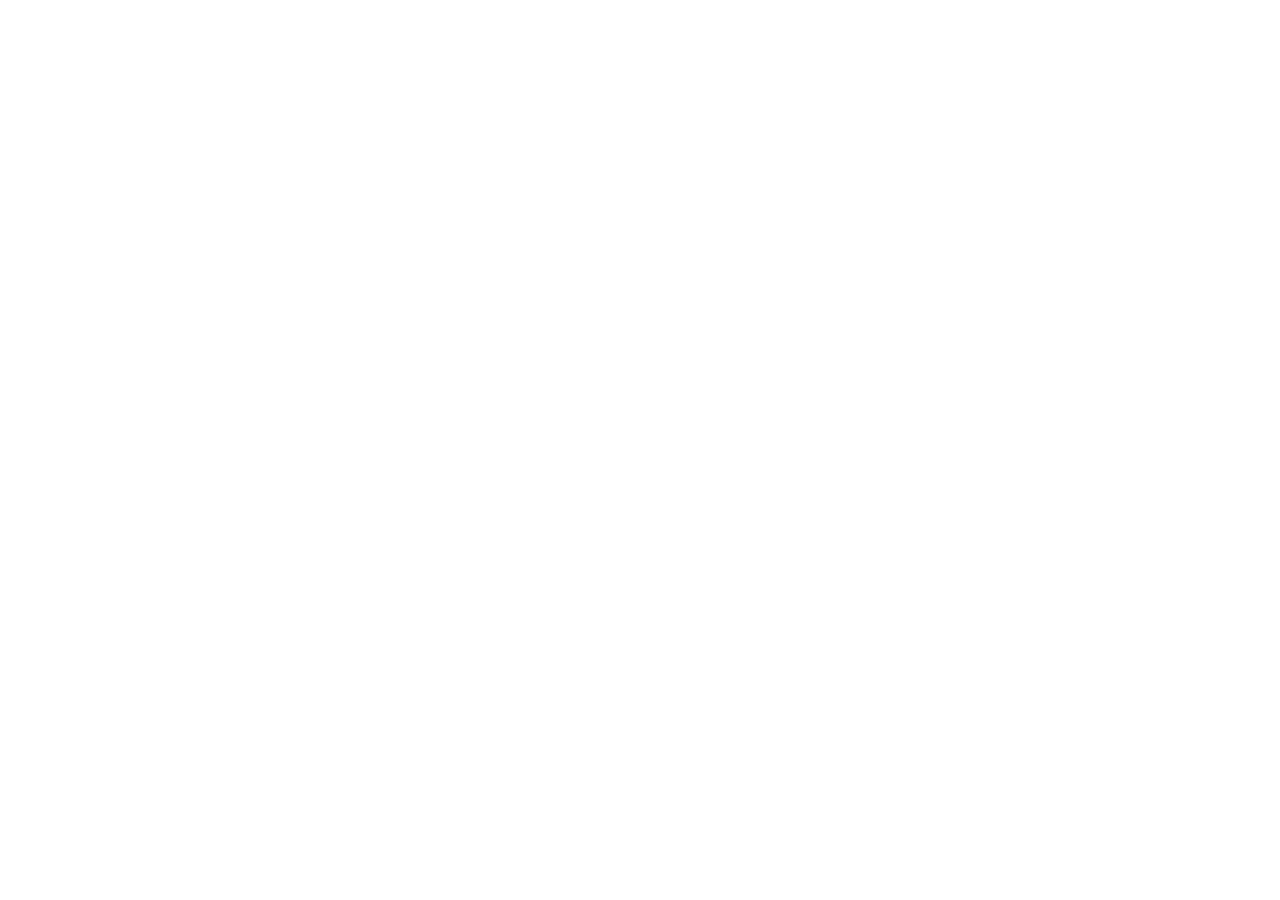
==== index.html @ cce8f1d7 "20251210" ====
<!DOCTYPE html>
<html lang="ko">
<head>
    <meta charset="UTF-8">
    <meta name="viewport" content="width=device-width, initial-scale=1.0">
    <meta http-equiv="refresh" content="3; url=https://gninest.my.canva.site/">
    <title>Path-Finder 포트폴리오 | 잠시만 기다려주세요</title>
    <link rel="preconnect" href="https://fonts.googleapis.com">
    <link rel="preconnect" href="https://fonts.gstatic.com" crossorigin>
    <link href="https://fonts.googleapis.com/css2?family=Gowun+Batang:wght@400;700&family=Nanum+Pen+Script&display=swap" rel="stylesheet">
    <style>
        /* 기본 스타일 초기화 */
        body {
            margin: 0;
            padding: 0;
            font-family: 'Gowun Batang', serif; /* 따뜻하고 부드러운 기본 폰트 */
            background-color: #f7f3e8; /* 종이, 카페 벽 같은 따뜻한 배경색 */
            color: #4b3832; /* 진한 커피색 텍스트 */
            display: flex;
            justify-content: center;
            align-items: center;
            min-height: 100vh;
            overflow: hidden;
            text-align: center;
        }

        /* 폰트 설정 (손글씨/두들링 느낌) */
        h1 {
            font-family: 'Nanum Pen Script', cursive; /* 두들링/손글씨 느낌 강조 */
            font-size: 3em;
            color: #9c6c5a; /* 차분한 브라운 계열 */
            margin-bottom: 5px;
            /* 손글씨 느낌의 미묘한 그림자 */
            text-shadow: 1px 1px 1px rgba(0, 0, 0, 0.1); 
        }
        h2 {
            font-size: 1.2em;
            color: #7d6b5f;
            margin-top: 0;
            margin-bottom: 30px;
        }

        .container {
            background-color: #ffffff; /* 흰색 종이 컨테이너 */
            padding: 50px 70px;
            border-radius: 10px;
            box-shadow: 5px 5px 15px rgba(0, 0, 0, 0.1); /* 부드러운 그림자 */
            border: 2px dashed #d4c1a8; /* 두들링/카페 메뉴판 같은 점선 테두리 */
            max-width: 500px;
            width: 90%;
            animation: fadeIn 1s ease-out;
            position: relative;
        }

        /* 로딩 애니메이션 (커피잔/물결 느낌) */
        .spinner {
            display: block;
            margin: 20px auto 30px;
            width: 30px;
            height: 30px;
            border: 4px solid #a87e5b;
            border-radius: 50%;
            border-top-color: transparent;
            animation: spin 1s linear infinite;
        }

        @keyframes spin {
            0% { transform: rotate(0deg); }
            100% { transform: rotate(360deg); }
        }

        /* 링크 스타일 */
        a {
            color: #9c6c5a; /* 따뜻한 링크 컬러 */
            text-decoration: none;
            border-bottom: 2px solid #e0c9b0; /* 밑줄 대신 부드러운 경계선 */
            padding-bottom: 2px;
            transition: border-color 0.3s ease;
        }
        a:hover {
            color: #a87e5b;
            border-bottom-color: #a87e5b;
        }

        .redirect-info {
            font-size: 0.9em;
            color: #7d6b5f;
            margin-bottom: 15px;
        }

        @keyframes fadeIn {
            from { opacity: 0; transform: translateY(-10px); }
            to { opacity: 1; transform: translateY(0); }
        }
    </style>
</head>
<body>
    <div class="container">
        <h1>Gninest's Space</h1>
        <h2>아이디어를 찾는 중, 잠시만 기다려주세요</h2>
        <div class="spinner"></div>
        <p class="redirect-info">포트폴리오 페이지로 데이터를 전송 중입니다. (3초 후 자동 이동)</p>
        <p><a href="https://gninest.my.canva.site/">자동 이동이 되지 않으면 여기를 클릭하세요.</a></p>
    </div>
</body>
</html>
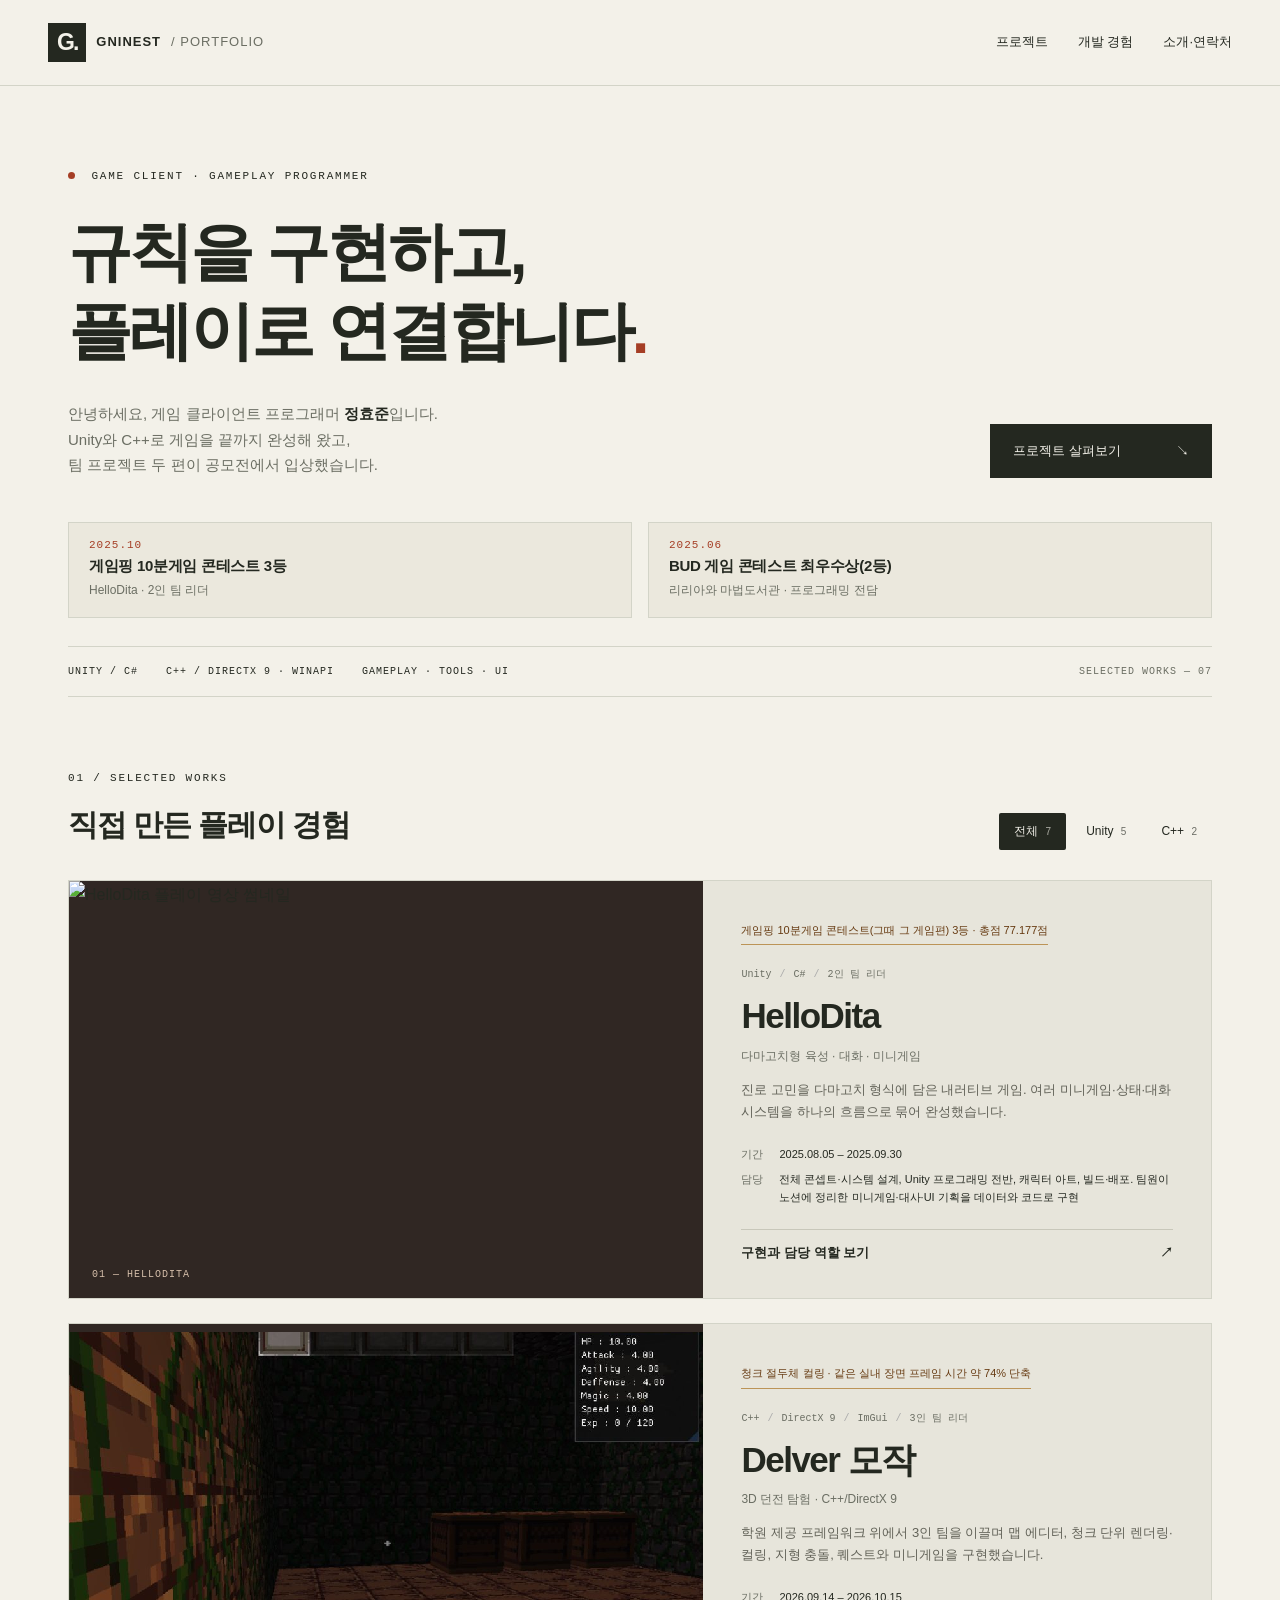
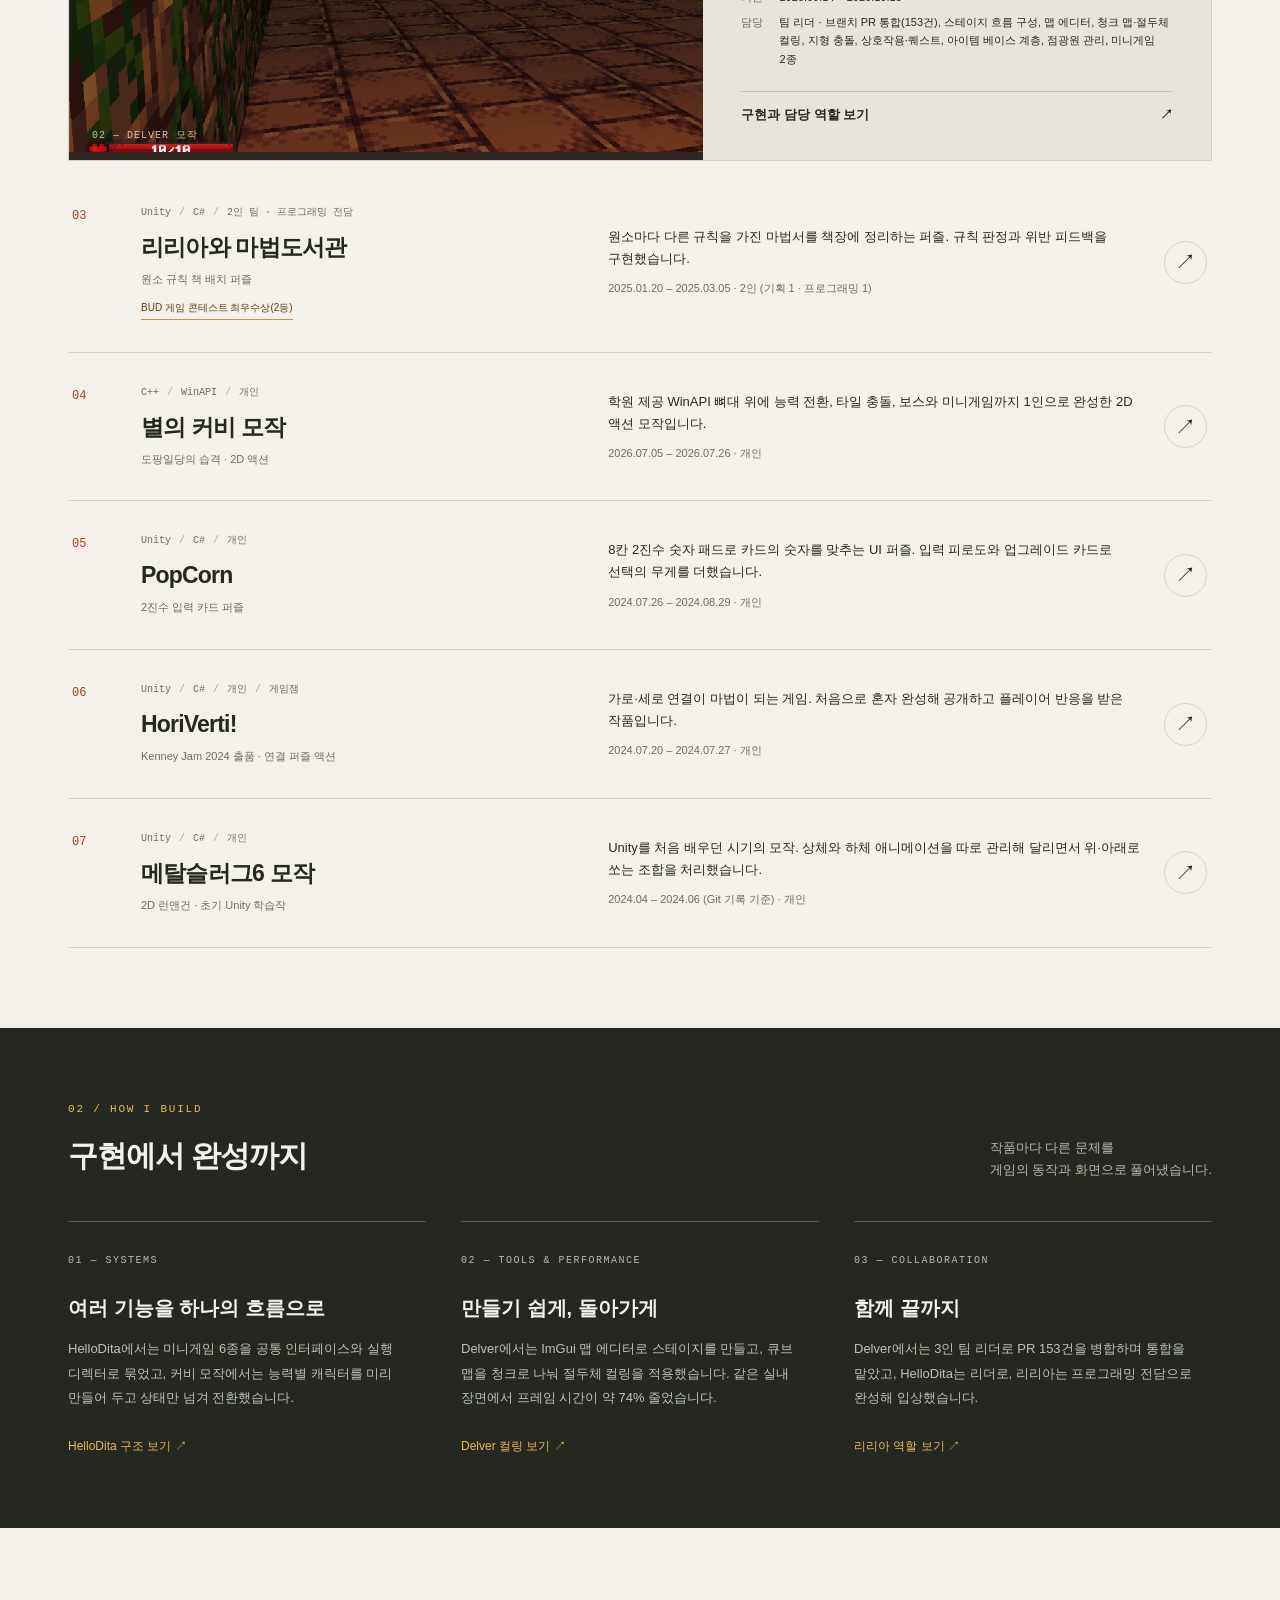
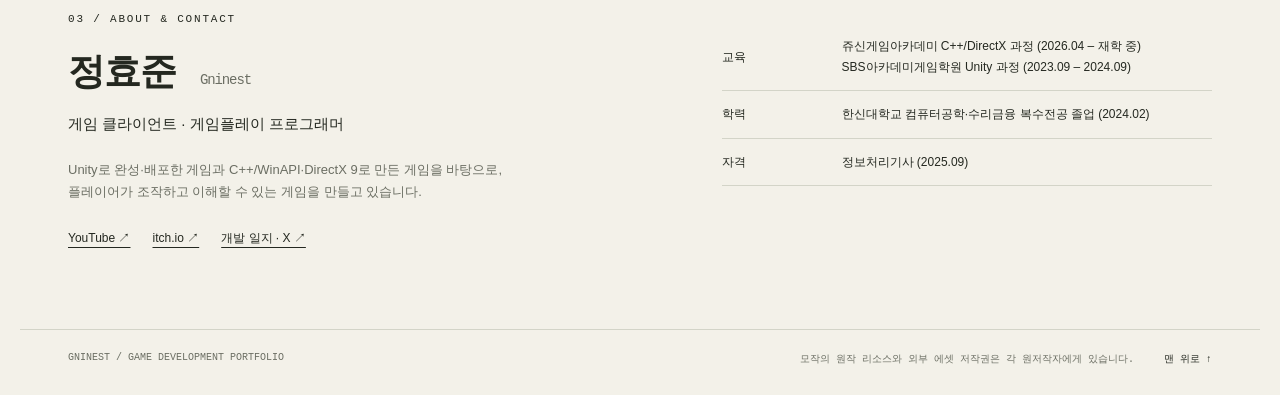
==== commit 47d77c62: "Add portfolio site for GitHub Pages Static portfolio (index.html, style.css, portfolio.js, assets) b" ====
--- a/index.html
+++ b/index.html
@@ -1,106 +1,85 @@
-<!DOCTYPE html>
+<!doctype html>
 <html lang="ko">
 <head>
-    <meta charset="UTF-8">
-    <meta name="viewport" content="width=device-width, initial-scale=1.0">
-    <meta http-equiv="refresh" content="3; url=https://gninest.my.canva.site/">
-    <title>Path-Finder 포트폴리오 | 잠시만 기다려주세요</title>
-    <link rel="preconnect" href="https://fonts.googleapis.com">
-    <link rel="preconnect" href="https://fonts.gstatic.com" crossorigin>
-    <link href="https://fonts.googleapis.com/css2?family=Gowun+Batang:wght@400;700&family=Nanum+Pen+Script&display=swap" rel="stylesheet">
-    <style>
-        /* 기본 스타일 초기화 */
-        body {
-            margin: 0;
-            padding: 0;
-            font-family: 'Gowun Batang', serif; /* 따뜻하고 부드러운 기본 폰트 */
-            background-color: #f7f3e8; /* 종이, 카페 벽 같은 따뜻한 배경색 */
-            color: #4b3832; /* 진한 커피색 텍스트 */
-            display: flex;
-            justify-content: center;
-            align-items: center;
-            min-height: 100vh;
-            overflow: hidden;
-            text-align: center;
-        }
-
-        /* 폰트 설정 (손글씨/두들링 느낌) */
-        h1 {
-            font-family: 'Nanum Pen Script', cursive; /* 두들링/손글씨 느낌 강조 */
-            font-size: 3em;
-            color: #9c6c5a; /* 차분한 브라운 계열 */
-            margin-bottom: 5px;
-            /* 손글씨 느낌의 미묘한 그림자 */
-            text-shadow: 1px 1px 1px rgba(0, 0, 0, 0.1); 
-        }
-        h2 {
-            font-size: 1.2em;
-            color: #7d6b5f;
-            margin-top: 0;
-            margin-bottom: 30px;
-        }
-
-        .container {
-            background-color: #ffffff; /* 흰색 종이 컨테이너 */
-            padding: 50px 70px;
-            border-radius: 10px;
-            box-shadow: 5px 5px 15px rgba(0, 0, 0, 0.1); /* 부드러운 그림자 */
-            border: 2px dashed #d4c1a8; /* 두들링/카페 메뉴판 같은 점선 테두리 */
-            max-width: 500px;
-            width: 90%;
-            animation: fadeIn 1s ease-out;
-            position: relative;
-        }
-
-        /* 로딩 애니메이션 (커피잔/물결 느낌) */
-        .spinner {
-            display: block;
-            margin: 20px auto 30px;
-            width: 30px;
-            height: 30px;
-            border: 4px solid #a87e5b;
-            border-radius: 50%;
-            border-top-color: transparent;
-            animation: spin 1s linear infinite;
-        }
-
-        @keyframes spin {
-            0% { transform: rotate(0deg); }
-            100% { transform: rotate(360deg); }
-        }
-
-        /* 링크 스타일 */
-        a {
-            color: #9c6c5a; /* 따뜻한 링크 컬러 */
-            text-decoration: none;
-            border-bottom: 2px solid #e0c9b0; /* 밑줄 대신 부드러운 경계선 */
-            padding-bottom: 2px;
-            transition: border-color 0.3s ease;
-        }
-        a:hover {
-            color: #a87e5b;
-            border-bottom-color: #a87e5b;
-        }
-
-        .redirect-info {
-            font-size: 0.9em;
-            color: #7d6b5f;
-            margin-bottom: 15px;
-        }
-
-        @keyframes fadeIn {
-            from { opacity: 0; transform: translateY(-10px); }
-            to { opacity: 1; transform: translateY(0); }
-        }
-    </style>
+<meta charset="utf-8">
+<meta name="viewport" content="width=device-width,initial-scale=1">
+<meta name="description" content="정효준(Gninest)의 게임 클라이언트 프로그래머 포트폴리오. Unity/C#과 C++/DirectX 9로 완성한 게임과 공모전 입상작.">
+<title>정효준 · Game Client Programmer</title>
+<link rel="stylesheet" href="style.css">
 </head>
 <body>
-    <div class="container">
-        <h1>Gninest's Space</h1>
-        <h2>아이디어를 찾는 중, 잠시만 기다려주세요</h2>
-        <div class="spinner"></div>
-        <p class="redirect-info">포트폴리오 페이지로 데이터를 전송 중입니다. (3초 후 자동 이동)</p>
-        <p><a href="https://gninest.my.canva.site/">자동 이동이 되지 않으면 여기를 클릭하세요.</a></p>
+<a class="skip" href="#main">본문으로 바로가기</a>
+<header>
+  <a class="brand" href="#"><span class="brand-icon">G.</span> GNINEST<span class="brand-sub"> / PORTFOLIO</span></a>
+  <nav aria-label="주 메뉴"><a href="#work">프로젝트</a><a href="#approach">개발 경험</a><a href="#about">소개·연락처</a></nav>
+</header>
+<main id="main">
+  <section class="hero wrap">
+    <div class="eyebrow"><span class="dot"></span> GAME CLIENT · GAMEPLAY PROGRAMMER</div>
+    <h1>규칙을 구현하고,<br>플레이로 연결합니다<span class="accent">.</span></h1>
+    <div class="hero-bottom">
+      <p>안녕하세요, 게임 클라이언트 프로그래머 <strong>정효준</strong>입니다.<br>Unity와 C++로 게임을 끝까지 완성해 왔고,<br class="desktop"> 팀 프로젝트 두 편이 공모전에서 입상했습니다.</p>
+      <a class="button dark" href="#work">프로젝트 살펴보기 <span>↘</span></a>
     </div>
+    <ul class="awards" aria-label="수상">
+      <li><span class="award-year">2025.10</span><strong>게임핑 10분게임 콘테스트 3등</strong><span>HelloDita · 2인 팀 리더</span></li>
+      <li><span class="award-year">2025.06</span><strong>BUD 게임 콘테스트 최우수상(2등)</strong><span>리리아와 마법도서관 · 프로그래밍 전담</span></li>
+    </ul>
+    <div class="hero-strip"><span>UNITY / C#</span><span>C++ / DIRECTX 9 · WINAPI</span><span>GAMEPLAY · TOOLS · UI</span><span class="strip-end" id="strip-count">SELECTED WORKS</span></div>
+  </section>
+
+  <section id="work" class="wrap works">
+    <div class="section-head">
+      <div><span class="eyebrow">01 / SELECTED WORKS</span><h2>직접 만든 플레이 경험</h2></div>
+      <div class="filters" role="group" aria-label="프로젝트 필터">
+        <button class="active" data-filter="all" aria-pressed="true">전체 <small id="count-all"></small></button>
+        <button data-filter="unity" aria-pressed="false">Unity <small id="count-unity"></small></button>
+        <button data-filter="cpp" aria-pressed="false">C++ <small id="count-cpp"></small></button>
+      </div>
+    </div>
+    <div id="featured-list" class="featured-list"></div>
+    <div id="project-list" class="project-list"></div>
+  </section>
+
+  <section id="approach" class="approach">
+    <div class="wrap">
+      <div class="section-head"><div><span class="eyebrow">02 / HOW I BUILD</span><h2>구현에서 완성까지</h2></div><p>작품마다 다른 문제를<br>게임의 동작과 화면으로 풀어냈습니다.</p></div>
+      <div class="approach-grid">
+        <article><span class="topic-num">01 — SYSTEMS</span><h3>여러 기능을 하나의 흐름으로</h3><p>HelloDita에서는 미니게임 6종을 공통 인터페이스와 실행 디렉터로 묶었고, 커비 모작에서는 능력별 캐릭터를 미리 만들어 두고 상태만 넘겨 전환했습니다.</p><button data-project="hellodita">HelloDita 구조 보기 ↗</button></article>
+        <article><span class="topic-num">02 — TOOLS & PERFORMANCE</span><h3>만들기 쉽게, 돌아가게</h3><p>Delver에서는 ImGui 맵 에디터로 스테이지를 만들고, 큐브 맵을 청크로 나눠 절두체 컬링을 적용했습니다. 같은 실내 장면에서 프레임 시간이 약 74% 줄었습니다.</p><button data-project="delver">Delver 컬링 보기 ↗</button></article>
+        <article><span class="topic-num">03 — COLLABORATION</span><h3>함께 끝까지</h3><p>Delver에서는 3인 팀 리더로 PR 153건을 병합하며 통합을 맡았고, HelloDita는 리더로, 리리아는 프로그래밍 전담으로 완성해 입상했습니다.</p><button data-project="lyria">리리아 역할 보기 ↗</button></article>
+      </div>
+    </div>
+  </section>
+
+  <section id="about" class="wrap about">
+    <div>
+      <span class="eyebrow">03 / ABOUT & CONTACT</span>
+      <h2>정효준 <span>Gninest</span></h2>
+      <p class="about-intro">게임 클라이언트 · 게임플레이 프로그래머</p>
+      <p>Unity로 완성·배포한 게임과 C++/WinAPI·DirectX 9로 만든 게임을 바탕으로,<br class="desktop">플레이어가 조작하고 이해할 수 있는 게임을 만들고 있습니다.</p>
+      <div class="social">
+        <a href="https://youtube.com/@gninest1641" target="_blank" rel="noopener noreferrer">YouTube ↗</a>
+        <a href="https://gninest.itch.io" target="_blank" rel="noopener noreferrer">itch.io ↗</a>
+        <a href="https://x.com/gninest" target="_blank" rel="noopener noreferrer">개발 일지 · X ↗</a>
+      </div>
+    </div>
+    <div class="contact-fields">
+      <div class="field"><span>교육</span><span>쥬신게임아카데미 C++/DirectX 과정 (2026.04 – 재학 중)<br>SBS아카데미게임학원 Unity 과정 (2023.09 – 2024.09)</span></div>
+      <div class="field"><span>학력</span><span>한신대학교 컴퓨터공학·수리금융 복수전공 졸업 (2024.02)</span></div>
+      <div class="field"><span>자격</span><span>정보처리기사 (2025.09)</span></div>
+      <!-- 연락처·GitHub·이력서 링크는 portfolio.js 맨 위 CONTACT에 넣으면 여기에 표시됩니다. -->
+      <div id="contact-extra"></div>
+    </div>
+  </section>
+</main>
+<footer class="wrap"><span>GNINEST / GAME DEVELOPMENT PORTFOLIO</span><span>모작의 원작 리소스와 외부 에셋 저작권은 각 원저작자에게 있습니다. <a href="#">맨 위로 ↑</a></span></footer>
+<dialog id="project-dialog" aria-labelledby="detail-title">
+  <div class="dialog-shell">
+    <div class="dialog-top"><span class="eyebrow">PROJECT NOTES</span><button id="close-dialog" aria-label="프로젝트 상세 닫기">닫기 ×</button></div>
+    <div id="detail-content"></div>
+  </div>
+</dialog>
+<script src="portfolio.js"></script>
 </body>
-</html>+</html>
--- a/style.css
+++ b/style.css
@@ -0,0 +1,41 @@
+:root{--paper:#f3f1e9;--ink:#242820;--muted:#6b6e63;--line:#d3d4c8;--accent:#a53e25;--yellow:#e7b955}*{box-sizing:border-box}html{scroll-behavior:smooth;scroll-padding-top:90px}body{margin:0;color:var(--ink);background:var(--paper);font-family:"Pretendard","Noto Sans KR","Malgun Gothic",sans-serif;line-height:1.7;word-break:keep-all}button,a{-webkit-tap-highlight-color:transparent}a{color:inherit;text-decoration:none}button{font:inherit;color:inherit;cursor:pointer}button:focus-visible,a:focus-visible{outline:3px solid var(--accent);outline-offset:5px}button{border:0}h1,h2,h3,p{margin:0}.wrap{max-width:1240px;margin:0 auto;padding-left:48px;padding-right:48px}header{height:86px;padding:0 48px;display:flex;align-items:center;justify-content:space-between;border-bottom:1px solid var(--line);max-width:1536px;margin:auto}.brand{font-size:13px;font-weight:800;letter-spacing:1px;display:flex;align-items:center;gap:10px}.brand-icon{background:var(--ink);color:var(--paper);font-size:23px;padding:0 9px;letter-spacing:-2px}.brand-sub{font-weight:400;color:var(--muted)}nav{display:flex;gap:30px;font-size:13px}nav a:hover{color:var(--accent)}.draft{font:11px monospace;border:1px solid var(--line);padding:5px 10px}.hero{padding-top:82px}.eyebrow{font:11px/1.5 monospace;letter-spacing:1.8px}.dot{display:inline-block;width:7px;height:7px;border-radius:100%;background:var(--accent);margin-right:8px}h1{font-size:clamp(38px,5vw,68px);font-weight:750;line-height:1.24;letter-spacing:-3px;margin:28px 0 30px}.accent{color:var(--accent)}.hero-bottom{display:flex;justify-content:space-between;align-items:flex-end;gap:30px}.hero-bottom p{font-size:15px;color:var(--muted)}.hero-bottom strong{color:var(--ink)}.button{display:inline-flex;gap:55px;justify-content:space-between;align-items:center;padding:16px 23px;font-size:13px}.dark{background:var(--ink);color:var(--paper)}.dark:hover{background:var(--accent)}.hero-strip{margin-top:52px;display:flex;gap:28px;font:10px monospace;letter-spacing:1px;padding:19px 0;border-top:1px solid var(--line);border-bottom:1px solid var(--line)}.strip-end{margin-left:auto;color:var(--muted)}.works{padding-top:65px;padding-bottom:80px}.section-head{display:flex;justify-content:space-between;align-items:end;gap:24px;margin-bottom:30px}h2{font-size:30px;letter-spacing:-1.1px;margin-top:10px}.filters{display:flex;gap:5px}.filters button{font-size:12px;padding:8px 15px;background:transparent;border-radius:2px}.filters .active{background:var(--ink);color:var(--paper)}.filters small{margin-left:4px;opacity:.65}.featured{display:grid;grid-template-columns:1.25fr 1fr;background:#e7e5db;border:1px solid var(--line);min-height:400px}.feature-visual{background:#302723;position:relative;display:flex;align-items:center;overflow:hidden}.feature-visual img{width:100%;height:auto;image-rendering:pixelated}.visual-label{position:absolute;bottom:18px;left:23px;color:#d4bda9;font:10px monospace;letter-spacing:1px}.feature-copy{padding:34px 38px}.award{display:inline-block;font-size:11px;color:#673b12;border-bottom:1px solid #bc9457;padding-bottom:5px;margin-bottom:22px}.tags{display:flex;flex-wrap:wrap;gap:8px;font:10px/1.5 monospace;color:var(--muted)}.tags span+span:before{content:"/";margin-right:8px;color:#aaa}.feature-copy h3{font-size:35px;line-height:1.25;letter-spacing:-1.5px;margin:12px 0 16px}.feature-copy p{font-size:13px;color:#626258}.feature-role{display:grid;grid-template-columns:38px 1fr;font-size:11px;margin:22px 0}.feature-role dt{color:var(--muted)}.feature-role dd{margin:0}.text-button{padding:12px 0 0;background:none;border-top:1px solid #c8c7ba;width:100%;display:flex;justify-content:space-between;text-align:left;font-size:13px;font-weight:700}.text-button:hover{color:var(--accent)}.project-row{display:grid;grid-template-columns:45px 1fr 1.2fr 44px;gap:24px;padding:32px 4px;border-bottom:1px solid var(--line);align-items:center}.project-number{align-self:start;font:12px monospace;color:var(--accent);padding-top:4px}.project-title h3{font-size:23px;letter-spacing:-.8px;margin:8px 0 3px}.project-title p,.caption{font-size:11px;color:var(--muted)}.project-desc p{font-size:13px}.caption{display:block;margin-top:9px}.round-button{border:1px solid var(--line);background:transparent;width:43px;height:43px;border-radius:50%;font-size:21px}.round-button:hover{background:var(--ink);color:var(--paper)}.approach{background:var(--ink);color:var(--paper);padding:65px 0 70px}.approach .eyebrow{color:var(--yellow)}.approach .section-head>p{font-size:13px;color:#b7bbab}.approach-grid{display:grid;grid-template-columns:repeat(3,1fr);gap:35px;margin-top:40px}.approach-grid article{border-top:1px solid #555a4b;padding-top:22px}.topic-num{font:10px monospace;letter-spacing:1.5px;color:#b7bbab}.approach-grid h3{font-size:20px;margin:20px 0 12px}.approach-grid p{font-size:13px;color:#bfc3b6;line-height:1.9}.approach-grid a,.approach-grid button{display:inline-block;color:var(--yellow);background:none;padding:0;margin-top:25px;font-size:12px}.about{padding-top:75px;padding-bottom:80px;display:grid;grid-template-columns:1.2fr 1fr;gap:65px}.about h2{font-size:37px}.about h2 span{font:14px monospace;margin-left:15px;color:var(--muted)}.about p{font-size:13px;color:var(--muted);margin-top:22px}.about .about-intro{font-size:15px;color:var(--ink);margin-top:8px}.social{display:flex;gap:22px;font-size:12px;margin-top:25px;text-decoration:underline;text-underline-offset:5px}.contact-fields{padding-top:20px}.field{display:grid;grid-template-columns:100px 1fr;gap:20px;align-items:center;font-size:12px;padding:13px 0;border-bottom:1px solid var(--line)}.blank{display:block;min-height:29px;border-bottom:1px dashed #babdae;background:repeating-linear-gradient(135deg,transparent,transparent 6px,rgba(80,88,70,.025) 6px,rgba(80,88,70,.025) 7px)}.about .draft-note{font-size:11px;margin-top:15px}footer{display:flex;justify-content:space-between;gap:20px;border-top:1px solid var(--line);padding-top:22px;padding-bottom:28px;font:10px monospace;color:var(--muted)}footer a{margin-left:24px;color:var(--ink)}[hidden]{display:none!important}.skip{position:fixed;top:-80px;left:20px;padding:10px;background:var(--ink);color:white;z-index:100}.skip:focus{top:10px}dialog{width:min(850px,calc(100% - 32px));max-height:90vh;border:1px solid var(--line);padding:0;background:var(--paper);color:var(--ink)}dialog::backdrop{background:rgba(20,24,18,.7)}.dialog-shell{padding:30px 40px 42px}.dialog-top{display:flex;justify-content:space-between;align-items:center;border-bottom:1px solid var(--line);padding-bottom:17px;margin-bottom:25px}.dialog-top button{background:transparent;font-size:13px;padding:6px 10px}.detail-title{font-size:35px;line-height:1.3;letter-spacing:-1.5px;margin:13px 0}.detail-intro{color:var(--muted);font-size:14px}.detail-meta{display:grid;grid-template-columns:1fr 1fr;gap:15px 25px;margin:25px 0}.detail-meta .field{grid-template-columns:70px 1fr;align-items:start}.detail-meta .wide{grid-column:1/-1}.detail-block{border-top:1px solid var(--line);padding-top:23px;margin-top:28px}.detail-block h4{font-size:16px;margin:0 0 14px}.detail-block p,.detail-block li{font-size:13px;color:#51584b}.detail-block ul{padding-left:20px}.detail-block li{margin:9px 0}.detail-links{display:flex;gap:10px;flex-wrap:wrap;margin:22px 0}.detail-links a{border:1px solid var(--ink);padding:9px 14px;font-size:12px}.detail-links a:hover{background:var(--ink);color:var(--paper)}.detail-note{font-size:11px!important;color:var(--muted)!important}.story-blanks{display:grid;grid-template-columns:1fr 1fr;gap:15px}.story-blanks label{font-size:12px;color:var(--muted)}.story-blanks .blank{height:55px;margin-top:8px}.detail-figure{margin:22px 0 0}.detail-figure img{width:100%;max-height:320px;object-fit:contain;background:#302723}.detail-figure figcaption{font-size:10px;color:var(--muted);margin-top:7px}@media(min-width:1450px){.hero{padding-top:105px}}@media(max-width:800px){.wrap{padding-left:24px;padding-right:24px}header{padding:0 24px}.brand-sub,.draft{display:none}nav{gap:16px;font-size:12px}.hero{padding-top:52px}h1{letter-spacing:-1.8px}.hero-bottom{align-items:start;flex-direction:column}.hero-strip{flex-wrap:wrap;gap:15px}.strip-end{display:none}.section-head{align-items:start;flex-direction:column}.featured{grid-template-columns:1fr}.feature-visual{min-height:250px}.feature-visual img{max-height:360px;object-fit:contain}.feature-copy{padding:28px}.feature-copy h3 br{display:none}.project-row{grid-template-columns:25px 1fr 42px;gap:15px}.project-desc{grid-column:2;grid-row:2}.round-button{grid-column:3;grid-row:1 / span 2}.approach-grid{grid-template-columns:1fr;gap:25px}.about{grid-template-columns:1fr;gap:25px}.dialog-shell{padding:22px}.detail-title{font-size:28px}.detail-meta{grid-template-columns:1fr}.story-blanks{grid-template-columns:1fr}.feature-role{font-size:12px}footer{flex-direction:column}.desktop{display:none}}@media(prefers-reduced-motion:reduce){html{scroll-behavior:auto}}@media print{header,nav,.filters,.round-button,.text-button,.draft,dialog,footer a{display:none!important}.wrap{padding:15px}.hero{padding-top:15px}h1{font-size:36px}.works{padding-top:20px}.project{break-inside:avoid}.approach{background:white;color:black}.approach p{color:#333}.approach-grid{display:block}.about{padding:20px}.project[hidden]{display:grid!important}}
+
+/* ---------- v2 추가 (2026-11-10) ---------- */
+.awards{list-style:none;padding:0;margin:44px 0 0;display:grid;grid-template-columns:1fr 1fr;gap:16px}
+.awards li{border:1px solid var(--line);background:#ebe8dd;padding:16px 20px;display:grid;gap:2px}
+.awards strong{font-size:15px;letter-spacing:-.3px}
+.awards span{font-size:12px;color:var(--muted)}
+.award-year{font:11px monospace!important;color:var(--accent)!important;letter-spacing:1px}
+.hero-strip{margin-top:28px}
+.featured-list{display:grid;gap:24px}
+.feature-visual{min-height:280px;justify-content:center}
+.feature-visual img{object-fit:cover;height:100%;max-height:420px}
+.feature-sub{font-size:12px!important;color:var(--muted)!important;margin:-8px 0 12px!important}
+.feature-role{grid-template-columns:38px 1fr;row-gap:6px}
+.award.small{margin:10px 0 0;padding-bottom:3px;font-size:10px}
+.project-list{margin-top:12px}
+.video-frame{position:relative;aspect-ratio:16/9;background:#1d1f19;margin-top:22px}
+.video-frame iframe{position:absolute;inset:0;width:100%;height:100%;border:0}
+.figure-grid{display:grid;grid-template-columns:repeat(auto-fit,minmax(240px,1fr));gap:14px}
+.figure-grid .detail-figure{margin:14px 0 0}
+.figure-grid img{max-height:none;height:auto;object-fit:contain} /* 원본 비율 유지(잘림 방지) */
+.story{display:grid;grid-template-columns:44px 1fr;gap:10px 14px;margin:0}
+.story dt{font:11px/1.9 monospace;color:var(--accent)}
+.story dd{margin:0;font-size:13px;color:#51584b}
+.code-list li{font:12px/1.6 monospace}
+.contact-fields .field span:last-child{color:var(--ink)}
+.contact-fields a{text-decoration:underline;text-underline-offset:4px}
+footer span:last-child{text-align:right}
+@media(max-width:800px){
+  .awards{grid-template-columns:1fr}
+  .feature-visual{min-height:200px}
+  .story{grid-template-columns:1fr;gap:2px}
+  .story dd{margin-bottom:10px}
+  footer span:last-child{text-align:left}
+}
+@media print{.video-frame{display:none}}
+/* 핵심 구현 항목별 플레이 장면 */
+.feature-list{list-style:none;padding-left:0!important}
+.feature-list>li{margin:0 0 22px!important;padding-left:14px;border-left:2px solid var(--line)}
+.feature-shot{margin:12px 0 0}
+.feature-shot img{max-height:340px;object-fit:contain;background:#1d1f19}
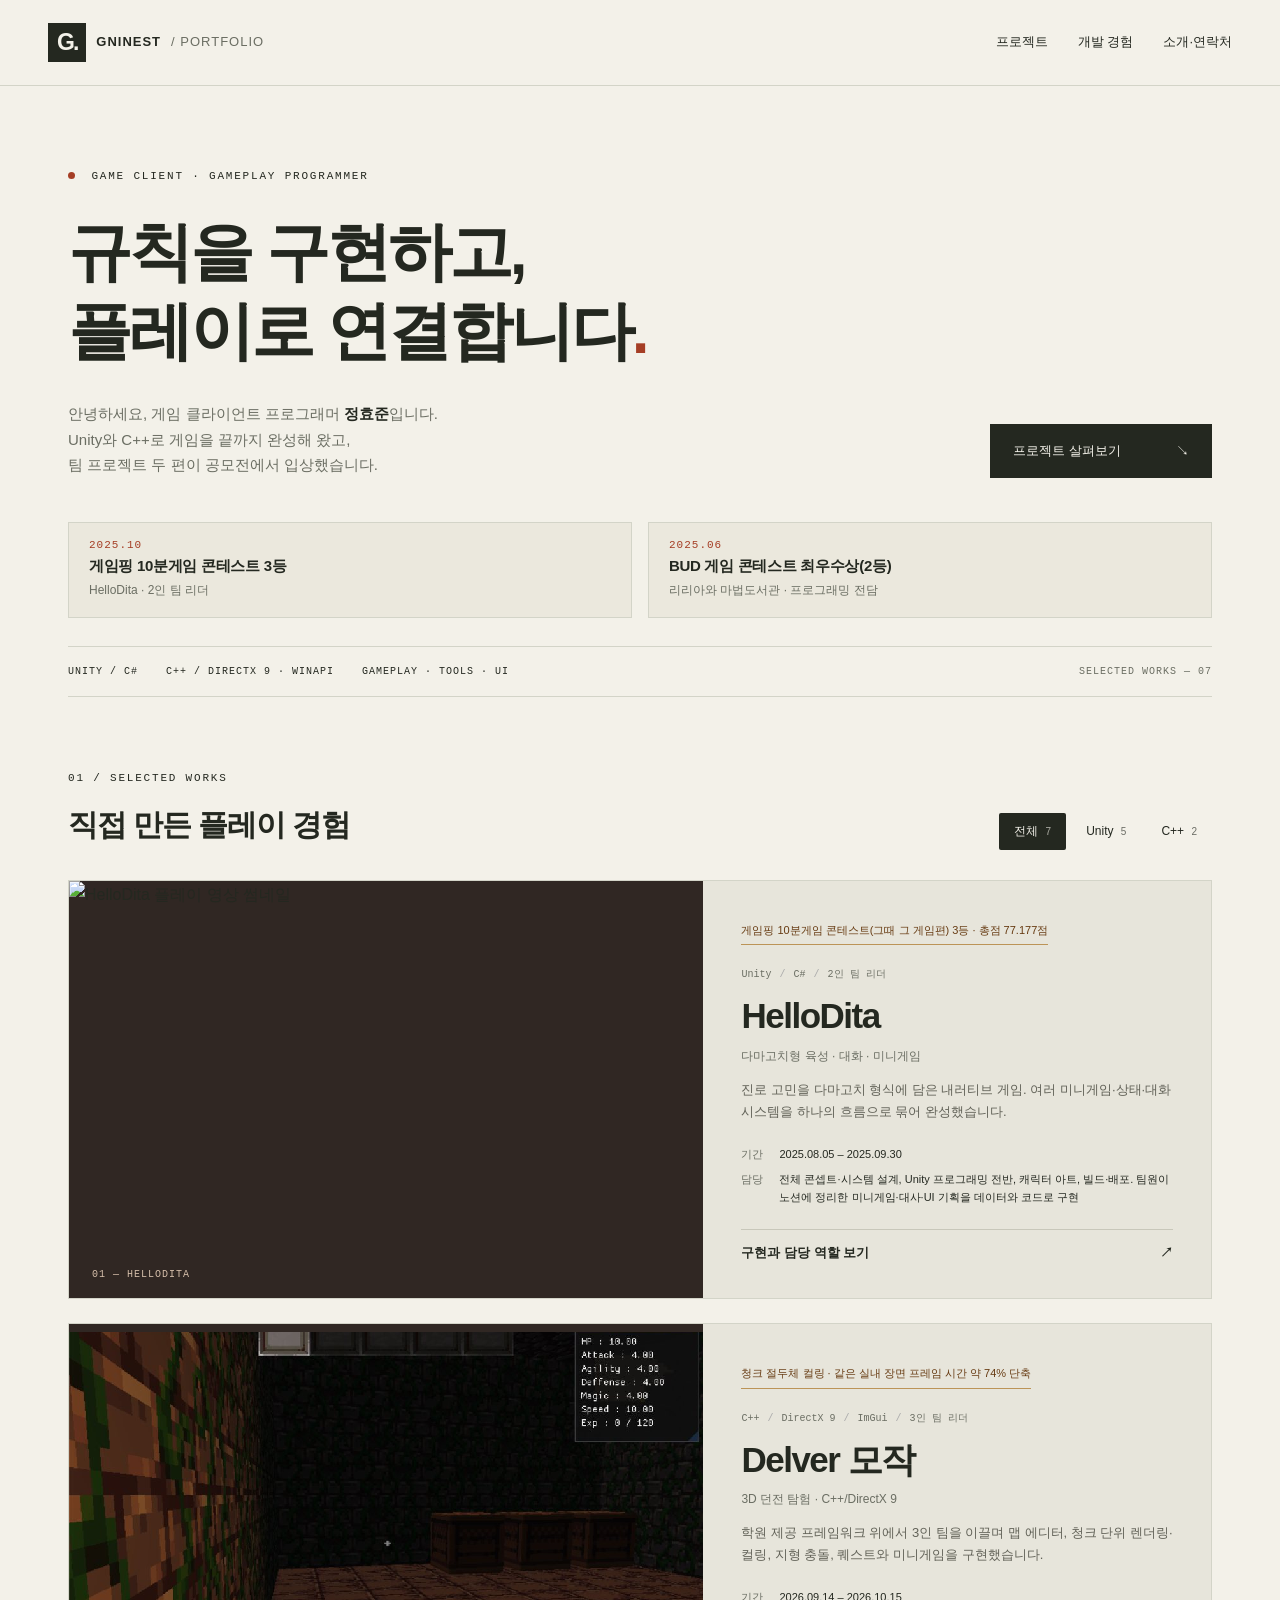
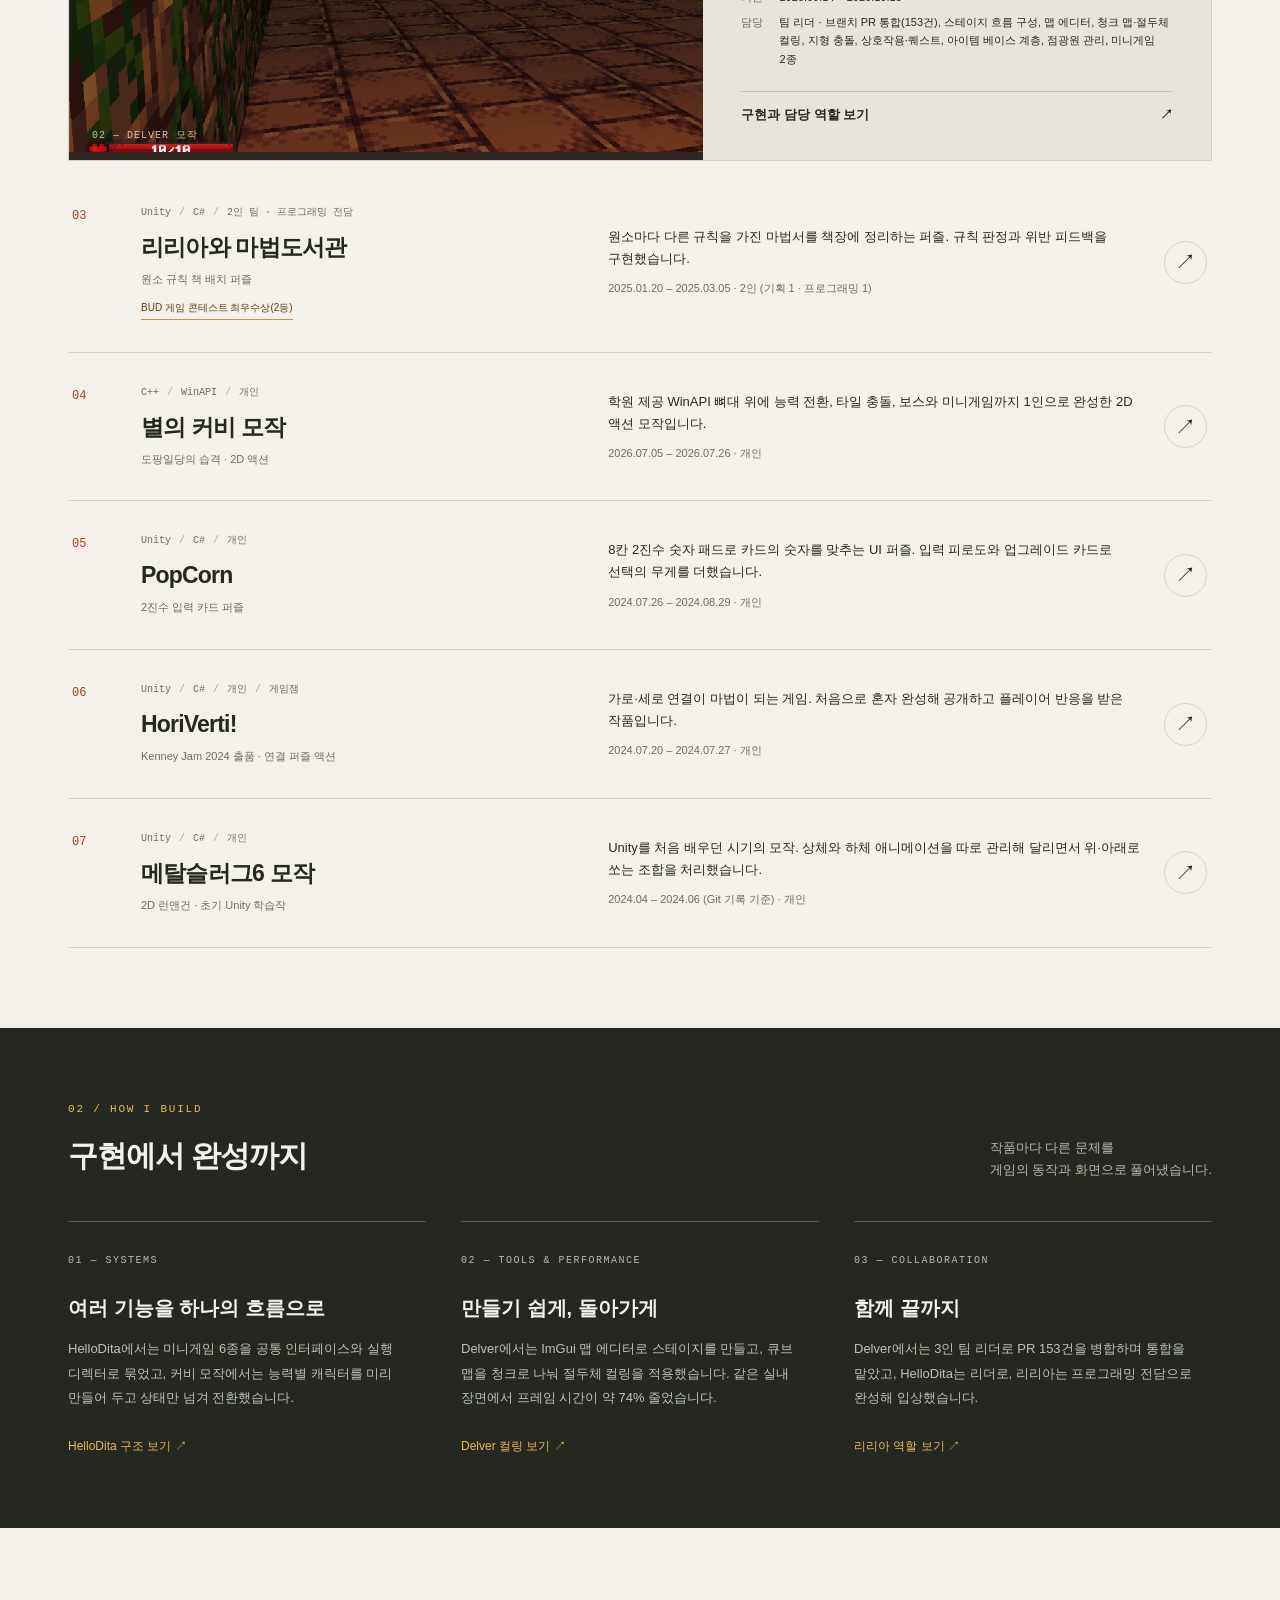
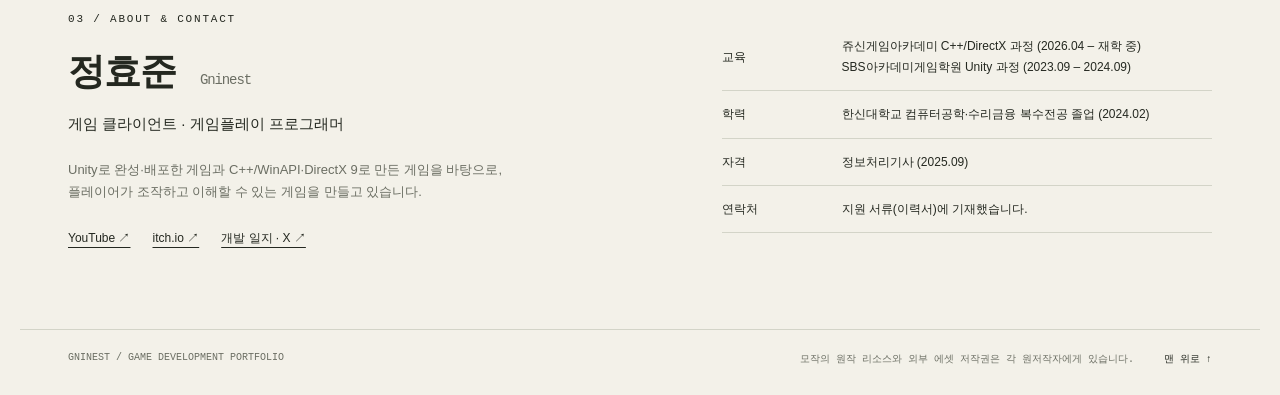
==== commit 92a1eae3: "Keep contact info public-safe and ask search engines not to index Drop the resume PDF link field (it" ====
--- a/index.html
+++ b/index.html
@@ -3,6 +3,8 @@
 <head>
 <meta charset="utf-8">
 <meta name="viewport" content="width=device-width,initial-scale=1">
+<!-- 검색 엔진에 수집되지 않도록 요청(링크를 아는 사람 위주로 공유). 검색에 노출하려면 이 줄을 지우세요. 접근 차단 기능은 아닙니다. -->
+<meta name="robots" content="noindex, nofollow">
 <meta name="description" content="정효준(Gninest)의 게임 클라이언트 프로그래머 포트폴리오. Unity/C#과 C++/DirectX 9로 완성한 게임과 공모전 입상작.">
 <title>정효준 · Game Client Programmer</title>
 <link rel="stylesheet" href="style.css">
@@ -68,7 +70,7 @@
       <div class="field"><span>교육</span><span>쥬신게임아카데미 C++/DirectX 과정 (2026.04 – 재학 중)<br>SBS아카데미게임학원 Unity 과정 (2023.09 – 2024.09)</span></div>
       <div class="field"><span>학력</span><span>한신대학교 컴퓨터공학·수리금융 복수전공 졸업 (2024.02)</span></div>
       <div class="field"><span>자격</span><span>정보처리기사 (2025.09)</span></div>
-      <!-- 연락처·GitHub·이력서 링크는 portfolio.js 맨 위 CONTACT에 넣으면 여기에 표시됩니다. -->
+      <!-- 공개 연락처(구직용 이메일·GitHub)는 portfolio.js 맨 위 CONTACT에 넣으면 여기에 표시됩니다. 전화번호는 넣지 마세요. -->
       <div id="contact-extra"></div>
     </div>
   </section>
--- a/style.css
+++ b/style.css
@@ -39,3 +39,8 @@
 .feature-list>li{margin:0 0 22px!important;padding-left:14px;border-left:2px solid var(--line)}
 .feature-shot{margin:12px 0 0}
 .feature-shot img{max-height:340px;object-fit:contain;background:#1d1f19}
+/* 로컬 파일로 열었을 때 영상 대체(썸네일 + 링크) */
+.video-fallback{display:block;overflow:hidden}
+.video-fallback img{position:absolute;inset:0;width:100%;height:100%;object-fit:cover;opacity:.75}
+.video-fallback span{position:absolute;left:50%;top:50%;transform:translate(-50%,-50%);background:#c4302b;color:#fff;font-size:14px;font-weight:700;padding:12px 20px}
+.video-fallback:hover img{opacity:1}
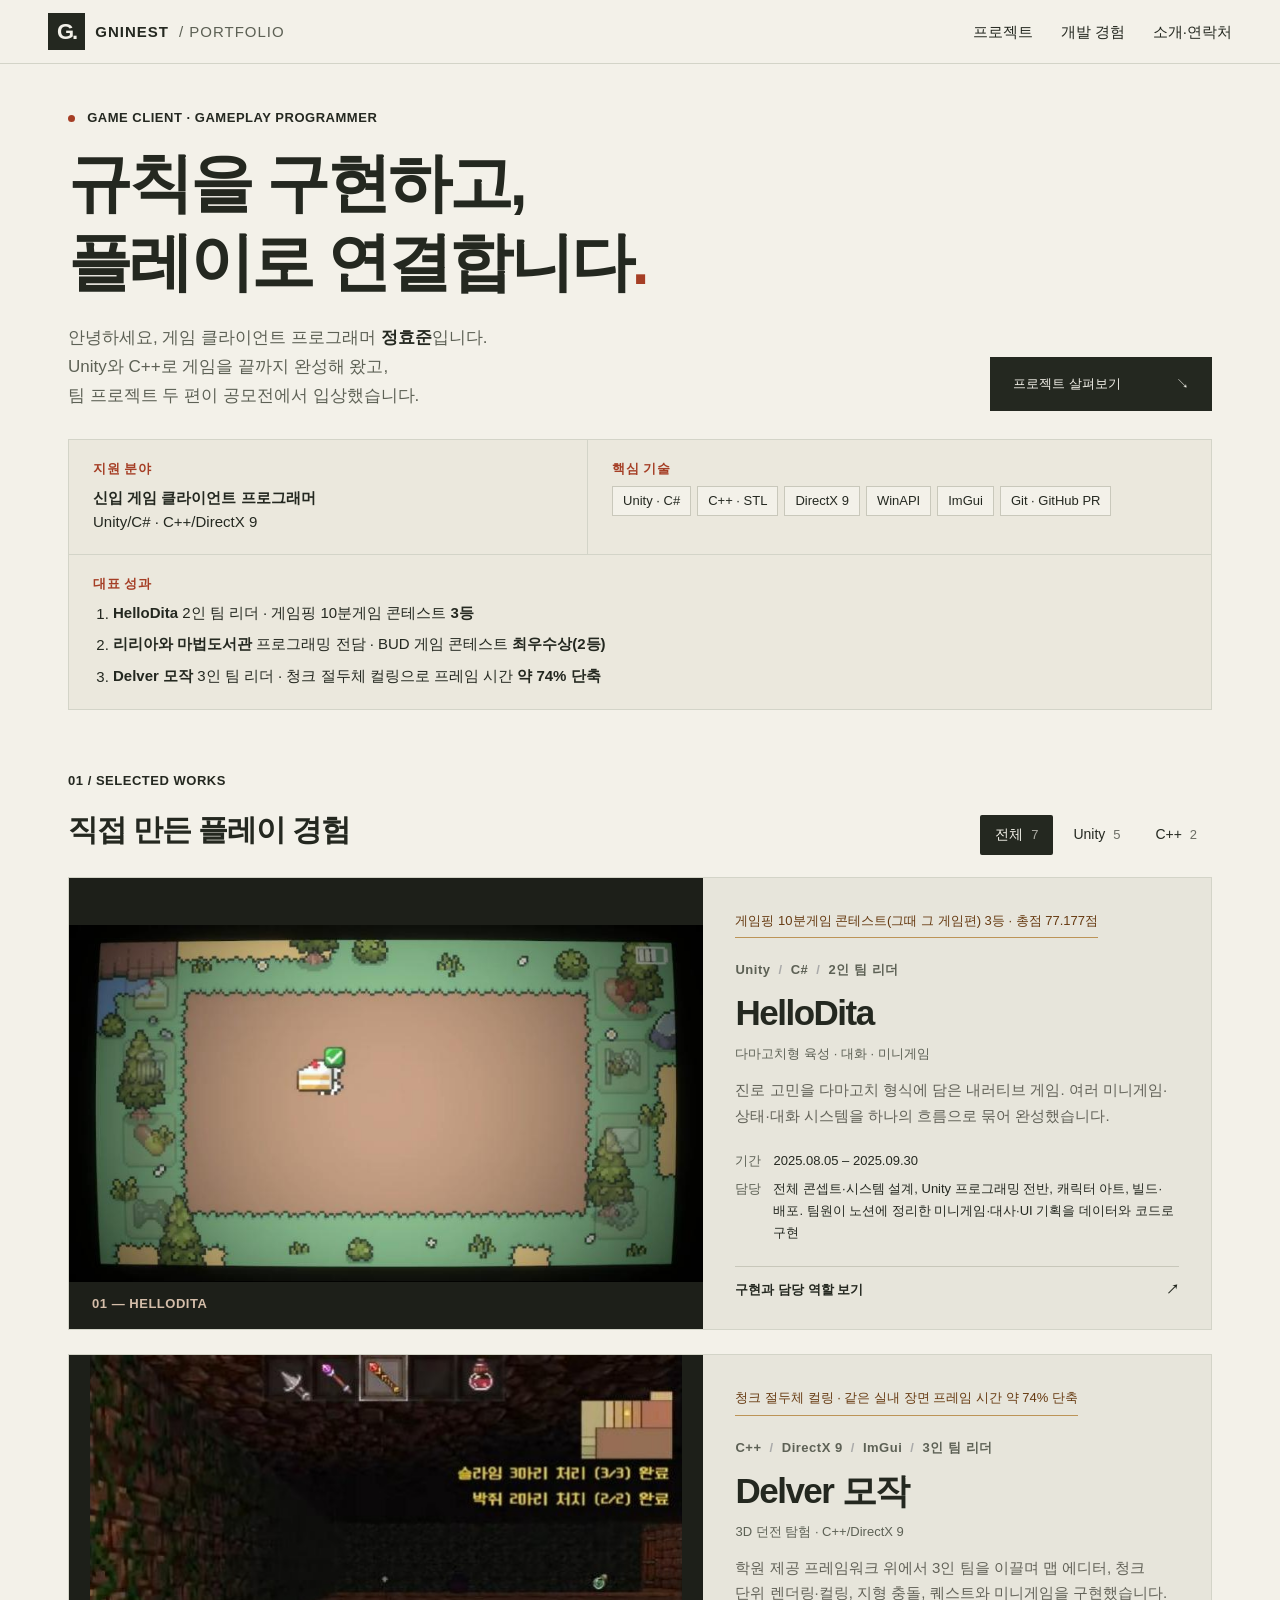
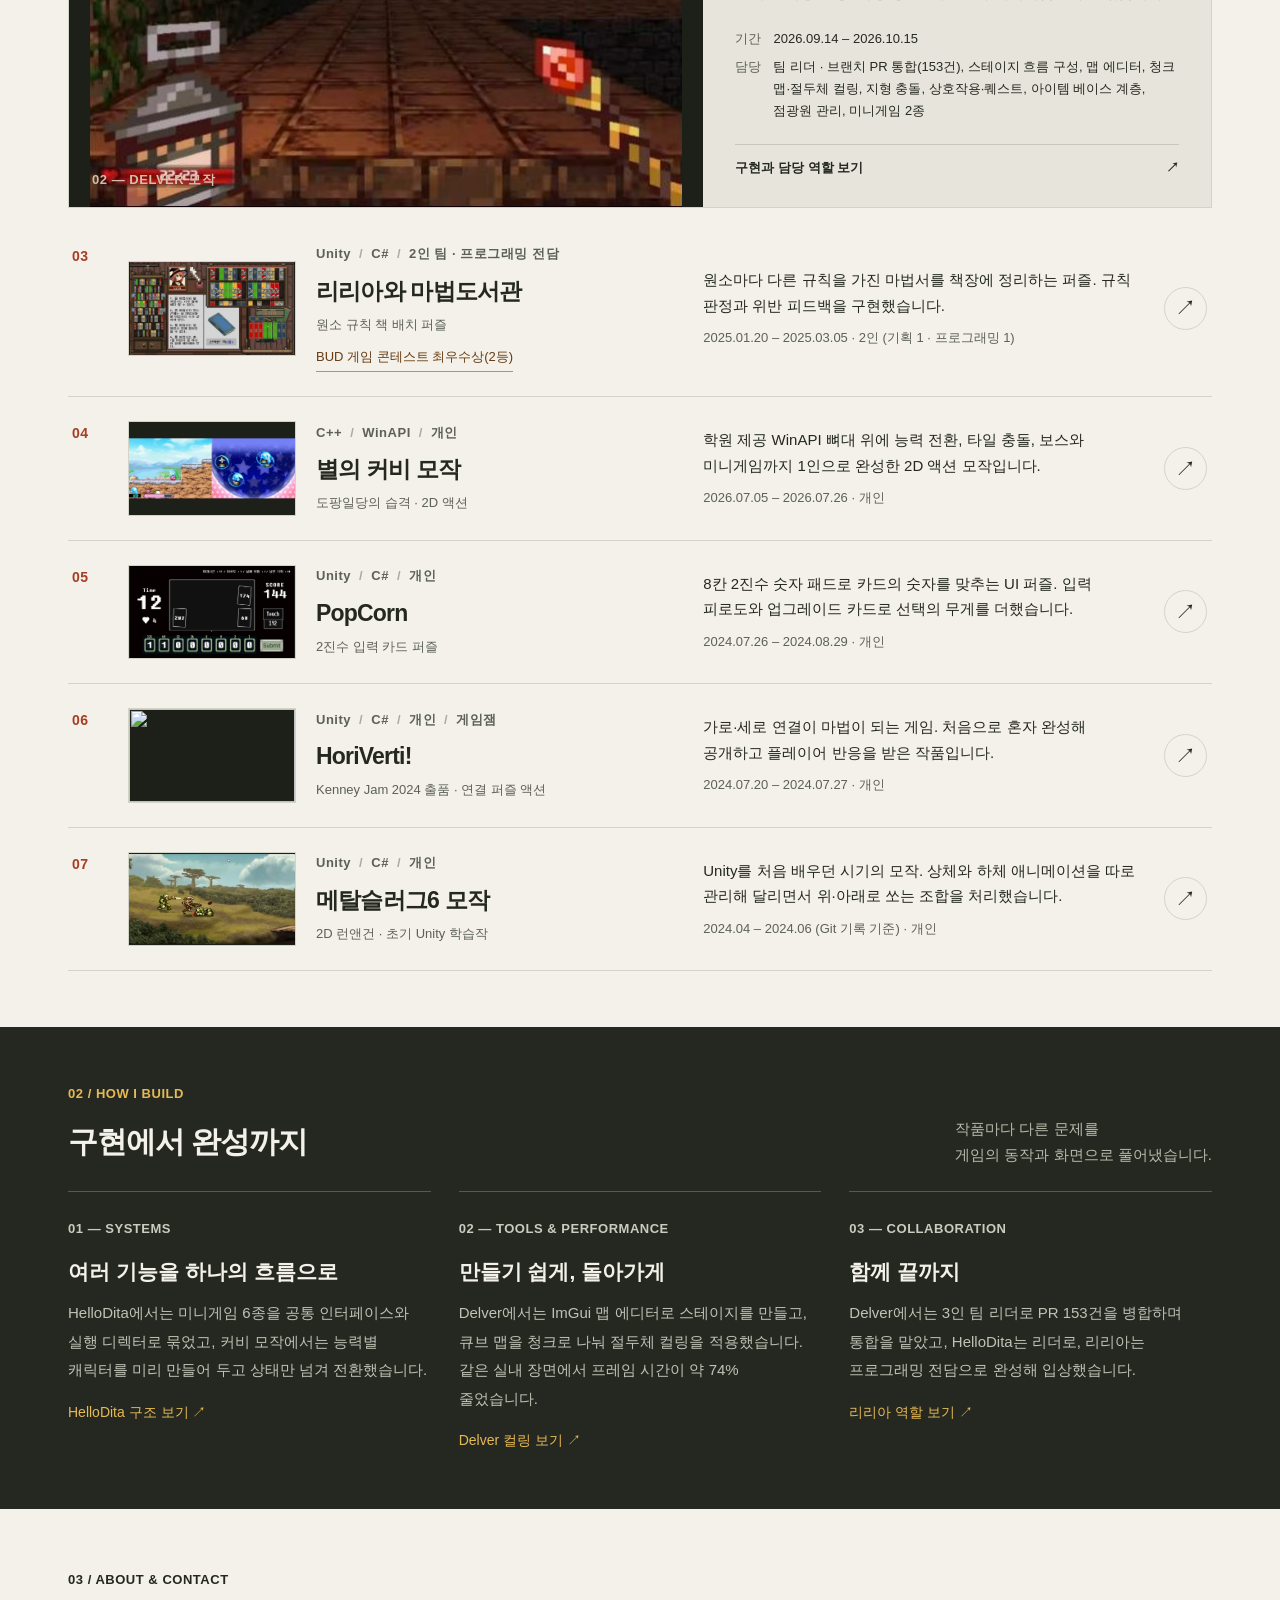
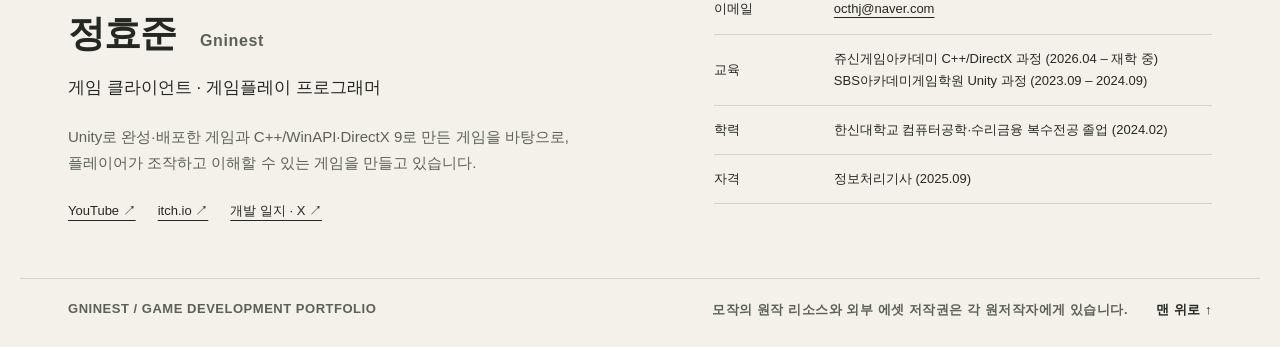
==== commit 690aa68d: "디자인 개선" ====
--- a/index.html
+++ b/index.html
@@ -7,6 +7,16 @@
 <meta name="robots" content="noindex, nofollow">
 <meta name="description" content="정효준(Gninest)의 게임 클라이언트 프로그래머 포트폴리오. Unity/C#과 C++/DirectX 9로 완성한 게임과 공모전 입상작.">
 <title>정효준 · Game Client Programmer</title>
+<!-- 링크 공유 미리보기(카카오톡·메일·메신저) -->
+<meta property="og:type" content="website">
+<meta property="og:title" content="정효준 · 게임 클라이언트 프로그래머 포트폴리오">
+<meta property="og:description" content="Unity/C# · C++/DirectX 9로 완성한 게임 7편 · 공모전 입상 2회">
+<meta property="og:image" content="https://gninest.github.io/assets/og-image.jpg">
+<meta property="og:url" content="https://gninest.github.io/">
+<meta name="twitter:card" content="summary_large_image">
+<link rel="icon" href="data:image/svg+xml,%3Csvg xmlns='http://www.w3.org/2000/svg' viewBox='0 0 32 32'%3E%3Crect width='32' height='32' fill='%23242820'/%3E%3Ctext x='16' y='23' font-family='Arial' font-weight='700' font-size='19' fill='%23f3f1e9' text-anchor='middle'%3EG.%3C/text%3E%3C/svg%3E">
+<!-- 본문 폰트: Pretendard(OFL, 웹 사용 가능) -->
+<link rel="stylesheet" href="https://cdn.jsdelivr.net/gh/orioncactus/pretendard@v1.3.9/dist/web/variable/pretendardvariable-dynamic-subset.min.css">
 <link rel="stylesheet" href="style.css">
 </head>
 <body>
@@ -23,11 +33,29 @@
       <p>안녕하세요, 게임 클라이언트 프로그래머 <strong>정효준</strong>입니다.<br>Unity와 C++로 게임을 끝까지 완성해 왔고,<br class="desktop"> 팀 프로젝트 두 편이 공모전에서 입상했습니다.</p>
       <a class="button dark" href="#work">프로젝트 살펴보기 <span>↘</span></a>
     </div>
-    <ul class="awards" aria-label="수상">
-      <li><span class="award-year">2025.10</span><strong>게임핑 10분게임 콘테스트 3등</strong><span>HelloDita · 2인 팀 리더</span></li>
-      <li><span class="award-year">2025.06</span><strong>BUD 게임 콘테스트 최우수상(2등)</strong><span>리리아와 마법도서관 · 프로그래밍 전담</span></li>
-    </ul>
-    <div class="hero-strip"><span>UNITY / C#</span><span>C++ / DIRECTX 9 · WINAPI</span><span>GAMEPLAY · TOOLS · UI</span><span class="strip-end" id="strip-count">SELECTED WORKS</span></div>
+
+    <!-- 30초 요약: 인사담당자가 가장 먼저 찾는 정보 -->
+    <section class="glance" aria-label="한눈에 보기">
+      <div class="glance-item">
+        <span class="glance-label">지원 분야</span>
+        <p><strong>신입 게임 클라이언트 프로그래머</strong><br>Unity/C# · C++/DirectX 9</p>
+      </div>
+      <div class="glance-item">
+        <span class="glance-label">핵심 기술</span>
+        <ul class="chips">
+          <li>Unity · C#</li><li>C++ · STL</li><li>DirectX 9</li><li>WinAPI</li><li>ImGui</li><li>Git · GitHub PR</li>
+        </ul>
+      </div>
+      <div class="glance-item glance-wide">
+        <span class="glance-label">대표 성과</span>
+        <ol class="highlights">
+          <li><button data-project="hellodita"><b>HelloDita</b> 2인 팀 리더 · 게임핑 10분게임 콘테스트 <b>3등</b></button></li>
+          <li><button data-project="lyria"><b>리리아와 마법도서관</b> 프로그래밍 전담 · BUD 게임 콘테스트 <b>최우수상(2등)</b></button></li>
+          <li><button data-project="delver"><b>Delver 모작</b> 3인 팀 리더 · 청크 절두체 컬링으로 프레임 시간 <b>약 74% 단축</b></button></li>
+        </ol>
+      </div>
+    </section>
+
   </section>
 
   <section id="work" class="wrap works">
@@ -67,18 +95,26 @@
       </div>
     </div>
     <div class="contact-fields">
+      <!-- 공개 연락처(구직용 이메일·GitHub)는 portfolio.js 맨 위 CONTACT에 넣으면 여기에 표시됩니다. 전화번호는 넣지 마세요. -->
+      <div id="contact-extra"></div>
       <div class="field"><span>교육</span><span>쥬신게임아카데미 C++/DirectX 과정 (2026.04 – 재학 중)<br>SBS아카데미게임학원 Unity 과정 (2023.09 – 2024.09)</span></div>
       <div class="field"><span>학력</span><span>한신대학교 컴퓨터공학·수리금융 복수전공 졸업 (2024.02)</span></div>
       <div class="field"><span>자격</span><span>정보처리기사 (2025.09)</span></div>
-      <!-- 공개 연락처(구직용 이메일·GitHub)는 portfolio.js 맨 위 CONTACT에 넣으면 여기에 표시됩니다. 전화번호는 넣지 마세요. -->
-      <div id="contact-extra"></div>
     </div>
   </section>
 </main>
 <footer class="wrap"><span>GNINEST / GAME DEVELOPMENT PORTFOLIO</span><span>모작의 원작 리소스와 외부 에셋 저작권은 각 원저작자에게 있습니다. <a href="#">맨 위로 ↑</a></span></footer>
 <dialog id="project-dialog" aria-labelledby="detail-title">
   <div class="dialog-shell">
-    <div class="dialog-top"><span class="eyebrow">PROJECT NOTES</span><button id="close-dialog" aria-label="프로젝트 상세 닫기">닫기 ×</button></div>
+    <div class="dialog-top">
+      <span class="eyebrow">PROJECT NOTES</span>
+      <div class="dialog-actions">
+        <button id="copy-link" aria-label="이 작품 링크 복사">링크 복사</button>
+        <button id="prev-project" aria-label="이전 작품">← 이전</button>
+        <button id="next-project" aria-label="다음 작품">다음 →</button>
+        <button id="close-dialog" aria-label="프로젝트 상세 닫기">닫기 ×</button>
+      </div>
+    </div>
     <div id="detail-content"></div>
   </div>
 </dialog>
--- a/style.css
+++ b/style.css
@@ -1,4 +1,4 @@
-:root{--paper:#f3f1e9;--ink:#242820;--muted:#6b6e63;--line:#d3d4c8;--accent:#a53e25;--yellow:#e7b955}*{box-sizing:border-box}html{scroll-behavior:smooth;scroll-padding-top:90px}body{margin:0;color:var(--ink);background:var(--paper);font-family:"Pretendard","Noto Sans KR","Malgun Gothic",sans-serif;line-height:1.7;word-break:keep-all}button,a{-webkit-tap-highlight-color:transparent}a{color:inherit;text-decoration:none}button{font:inherit;color:inherit;cursor:pointer}button:focus-visible,a:focus-visible{outline:3px solid var(--accent);outline-offset:5px}button{border:0}h1,h2,h3,p{margin:0}.wrap{max-width:1240px;margin:0 auto;padding-left:48px;padding-right:48px}header{height:86px;padding:0 48px;display:flex;align-items:center;justify-content:space-between;border-bottom:1px solid var(--line);max-width:1536px;margin:auto}.brand{font-size:13px;font-weight:800;letter-spacing:1px;display:flex;align-items:center;gap:10px}.brand-icon{background:var(--ink);color:var(--paper);font-size:23px;padding:0 9px;letter-spacing:-2px}.brand-sub{font-weight:400;color:var(--muted)}nav{display:flex;gap:30px;font-size:13px}nav a:hover{color:var(--accent)}.draft{font:11px monospace;border:1px solid var(--line);padding:5px 10px}.hero{padding-top:82px}.eyebrow{font:11px/1.5 monospace;letter-spacing:1.8px}.dot{display:inline-block;width:7px;height:7px;border-radius:100%;background:var(--accent);margin-right:8px}h1{font-size:clamp(38px,5vw,68px);font-weight:750;line-height:1.24;letter-spacing:-3px;margin:28px 0 30px}.accent{color:var(--accent)}.hero-bottom{display:flex;justify-content:space-between;align-items:flex-end;gap:30px}.hero-bottom p{font-size:15px;color:var(--muted)}.hero-bottom strong{color:var(--ink)}.button{display:inline-flex;gap:55px;justify-content:space-between;align-items:center;padding:16px 23px;font-size:13px}.dark{background:var(--ink);color:var(--paper)}.dark:hover{background:var(--accent)}.hero-strip{margin-top:52px;display:flex;gap:28px;font:10px monospace;letter-spacing:1px;padding:19px 0;border-top:1px solid var(--line);border-bottom:1px solid var(--line)}.strip-end{margin-left:auto;color:var(--muted)}.works{padding-top:65px;padding-bottom:80px}.section-head{display:flex;justify-content:space-between;align-items:end;gap:24px;margin-bottom:30px}h2{font-size:30px;letter-spacing:-1.1px;margin-top:10px}.filters{display:flex;gap:5px}.filters button{font-size:12px;padding:8px 15px;background:transparent;border-radius:2px}.filters .active{background:var(--ink);color:var(--paper)}.filters small{margin-left:4px;opacity:.65}.featured{display:grid;grid-template-columns:1.25fr 1fr;background:#e7e5db;border:1px solid var(--line);min-height:400px}.feature-visual{background:#302723;position:relative;display:flex;align-items:center;overflow:hidden}.feature-visual img{width:100%;height:auto;image-rendering:pixelated}.visual-label{position:absolute;bottom:18px;left:23px;color:#d4bda9;font:10px monospace;letter-spacing:1px}.feature-copy{padding:34px 38px}.award{display:inline-block;font-size:11px;color:#673b12;border-bottom:1px solid #bc9457;padding-bottom:5px;margin-bottom:22px}.tags{display:flex;flex-wrap:wrap;gap:8px;font:10px/1.5 monospace;color:var(--muted)}.tags span+span:before{content:"/";margin-right:8px;color:#aaa}.feature-copy h3{font-size:35px;line-height:1.25;letter-spacing:-1.5px;margin:12px 0 16px}.feature-copy p{font-size:13px;color:#626258}.feature-role{display:grid;grid-template-columns:38px 1fr;font-size:11px;margin:22px 0}.feature-role dt{color:var(--muted)}.feature-role dd{margin:0}.text-button{padding:12px 0 0;background:none;border-top:1px solid #c8c7ba;width:100%;display:flex;justify-content:space-between;text-align:left;font-size:13px;font-weight:700}.text-button:hover{color:var(--accent)}.project-row{display:grid;grid-template-columns:45px 1fr 1.2fr 44px;gap:24px;padding:32px 4px;border-bottom:1px solid var(--line);align-items:center}.project-number{align-self:start;font:12px monospace;color:var(--accent);padding-top:4px}.project-title h3{font-size:23px;letter-spacing:-.8px;margin:8px 0 3px}.project-title p,.caption{font-size:11px;color:var(--muted)}.project-desc p{font-size:13px}.caption{display:block;margin-top:9px}.round-button{border:1px solid var(--line);background:transparent;width:43px;height:43px;border-radius:50%;font-size:21px}.round-button:hover{background:var(--ink);color:var(--paper)}.approach{background:var(--ink);color:var(--paper);padding:65px 0 70px}.approach .eyebrow{color:var(--yellow)}.approach .section-head>p{font-size:13px;color:#b7bbab}.approach-grid{display:grid;grid-template-columns:repeat(3,1fr);gap:35px;margin-top:40px}.approach-grid article{border-top:1px solid #555a4b;padding-top:22px}.topic-num{font:10px monospace;letter-spacing:1.5px;color:#b7bbab}.approach-grid h3{font-size:20px;margin:20px 0 12px}.approach-grid p{font-size:13px;color:#bfc3b6;line-height:1.9}.approach-grid a,.approach-grid button{display:inline-block;color:var(--yellow);background:none;padding:0;margin-top:25px;font-size:12px}.about{padding-top:75px;padding-bottom:80px;display:grid;grid-template-columns:1.2fr 1fr;gap:65px}.about h2{font-size:37px}.about h2 span{font:14px monospace;margin-left:15px;color:var(--muted)}.about p{font-size:13px;color:var(--muted);margin-top:22px}.about .about-intro{font-size:15px;color:var(--ink);margin-top:8px}.social{display:flex;gap:22px;font-size:12px;margin-top:25px;text-decoration:underline;text-underline-offset:5px}.contact-fields{padding-top:20px}.field{display:grid;grid-template-columns:100px 1fr;gap:20px;align-items:center;font-size:12px;padding:13px 0;border-bottom:1px solid var(--line)}.blank{display:block;min-height:29px;border-bottom:1px dashed #babdae;background:repeating-linear-gradient(135deg,transparent,transparent 6px,rgba(80,88,70,.025) 6px,rgba(80,88,70,.025) 7px)}.about .draft-note{font-size:11px;margin-top:15px}footer{display:flex;justify-content:space-between;gap:20px;border-top:1px solid var(--line);padding-top:22px;padding-bottom:28px;font:10px monospace;color:var(--muted)}footer a{margin-left:24px;color:var(--ink)}[hidden]{display:none!important}.skip{position:fixed;top:-80px;left:20px;padding:10px;background:var(--ink);color:white;z-index:100}.skip:focus{top:10px}dialog{width:min(850px,calc(100% - 32px));max-height:90vh;border:1px solid var(--line);padding:0;background:var(--paper);color:var(--ink)}dialog::backdrop{background:rgba(20,24,18,.7)}.dialog-shell{padding:30px 40px 42px}.dialog-top{display:flex;justify-content:space-between;align-items:center;border-bottom:1px solid var(--line);padding-bottom:17px;margin-bottom:25px}.dialog-top button{background:transparent;font-size:13px;padding:6px 10px}.detail-title{font-size:35px;line-height:1.3;letter-spacing:-1.5px;margin:13px 0}.detail-intro{color:var(--muted);font-size:14px}.detail-meta{display:grid;grid-template-columns:1fr 1fr;gap:15px 25px;margin:25px 0}.detail-meta .field{grid-template-columns:70px 1fr;align-items:start}.detail-meta .wide{grid-column:1/-1}.detail-block{border-top:1px solid var(--line);padding-top:23px;margin-top:28px}.detail-block h4{font-size:16px;margin:0 0 14px}.detail-block p,.detail-block li{font-size:13px;color:#51584b}.detail-block ul{padding-left:20px}.detail-block li{margin:9px 0}.detail-links{display:flex;gap:10px;flex-wrap:wrap;margin:22px 0}.detail-links a{border:1px solid var(--ink);padding:9px 14px;font-size:12px}.detail-links a:hover{background:var(--ink);color:var(--paper)}.detail-note{font-size:11px!important;color:var(--muted)!important}.story-blanks{display:grid;grid-template-columns:1fr 1fr;gap:15px}.story-blanks label{font-size:12px;color:var(--muted)}.story-blanks .blank{height:55px;margin-top:8px}.detail-figure{margin:22px 0 0}.detail-figure img{width:100%;max-height:320px;object-fit:contain;background:#302723}.detail-figure figcaption{font-size:10px;color:var(--muted);margin-top:7px}@media(min-width:1450px){.hero{padding-top:105px}}@media(max-width:800px){.wrap{padding-left:24px;padding-right:24px}header{padding:0 24px}.brand-sub,.draft{display:none}nav{gap:16px;font-size:12px}.hero{padding-top:52px}h1{letter-spacing:-1.8px}.hero-bottom{align-items:start;flex-direction:column}.hero-strip{flex-wrap:wrap;gap:15px}.strip-end{display:none}.section-head{align-items:start;flex-direction:column}.featured{grid-template-columns:1fr}.feature-visual{min-height:250px}.feature-visual img{max-height:360px;object-fit:contain}.feature-copy{padding:28px}.feature-copy h3 br{display:none}.project-row{grid-template-columns:25px 1fr 42px;gap:15px}.project-desc{grid-column:2;grid-row:2}.round-button{grid-column:3;grid-row:1 / span 2}.approach-grid{grid-template-columns:1fr;gap:25px}.about{grid-template-columns:1fr;gap:25px}.dialog-shell{padding:22px}.detail-title{font-size:28px}.detail-meta{grid-template-columns:1fr}.story-blanks{grid-template-columns:1fr}.feature-role{font-size:12px}footer{flex-direction:column}.desktop{display:none}}@media(prefers-reduced-motion:reduce){html{scroll-behavior:auto}}@media print{header,nav,.filters,.round-button,.text-button,.draft,dialog,footer a{display:none!important}.wrap{padding:15px}.hero{padding-top:15px}h1{font-size:36px}.works{padding-top:20px}.project{break-inside:avoid}.approach{background:white;color:black}.approach p{color:#333}.approach-grid{display:block}.about{padding:20px}.project[hidden]{display:grid!important}}
+:root{--paper:#f3f1e9;--ink:#242820;--muted:#6b6e63;--line:#d3d4c8;--accent:#a53e25;--yellow:#e7b955}*{box-sizing:border-box}html{scroll-behavior:smooth;scroll-padding-top:90px}body{margin:0;color:var(--ink);background:var(--paper);font-family:"Pretendard Variable","Pretendard","Noto Sans KR","Malgun Gothic",sans-serif;line-height:1.7;word-break:keep-all}button,a{-webkit-tap-highlight-color:transparent}a{color:inherit;text-decoration:none}button{font:inherit;color:inherit;cursor:pointer}button:focus-visible,a:focus-visible{outline:3px solid var(--accent);outline-offset:5px}button{border:0}h1,h2,h3,p{margin:0}.wrap{max-width:1240px;margin:0 auto;padding-left:48px;padding-right:48px}header{height:86px;padding:0 48px;display:flex;align-items:center;justify-content:space-between;border-bottom:1px solid var(--line);max-width:1536px;margin:auto}.brand{font-size:13px;font-weight:800;letter-spacing:1px;display:flex;align-items:center;gap:10px}.brand-icon{background:var(--ink);color:var(--paper);font-size:23px;padding:0 9px;letter-spacing:-2px}.brand-sub{font-weight:400;color:var(--muted)}nav{display:flex;gap:30px;font-size:13px}nav a:hover{color:var(--accent)}.draft{font:11px monospace;border:1px solid var(--line);padding:5px 10px}.hero{padding-top:82px}.eyebrow{font:11px/1.5 monospace;letter-spacing:1.8px}.dot{display:inline-block;width:7px;height:7px;border-radius:100%;background:var(--accent);margin-right:8px}h1{font-size:clamp(38px,5vw,68px);font-weight:750;line-height:1.24;letter-spacing:-3px;margin:28px 0 30px}.accent{color:var(--accent)}.hero-bottom{display:flex;justify-content:space-between;align-items:flex-end;gap:30px}.hero-bottom p{font-size:15px;color:var(--muted)}.hero-bottom strong{color:var(--ink)}.button{display:inline-flex;gap:55px;justify-content:space-between;align-items:center;padding:16px 23px;font-size:13px}.dark{background:var(--ink);color:var(--paper)}.dark:hover{background:var(--accent)}.hero-strip{margin-top:52px;display:flex;gap:28px;font:10px monospace;letter-spacing:1px;padding:19px 0;border-top:1px solid var(--line);border-bottom:1px solid var(--line)}.strip-end{margin-left:auto;color:var(--muted)}.works{padding-top:65px;padding-bottom:80px}.section-head{display:flex;justify-content:space-between;align-items:end;gap:24px;margin-bottom:30px}h2{font-size:30px;letter-spacing:-1.1px;margin-top:10px}.filters{display:flex;gap:5px}.filters button{font-size:12px;padding:8px 15px;background:transparent;border-radius:2px}.filters .active{background:var(--ink);color:var(--paper)}.filters small{margin-left:4px;opacity:.65}.featured{display:grid;grid-template-columns:1.25fr 1fr;background:#e7e5db;border:1px solid var(--line);min-height:400px}.feature-visual{background:#302723;position:relative;display:flex;align-items:center;overflow:hidden}.feature-visual img{width:100%;height:auto;image-rendering:pixelated}.visual-label{position:absolute;bottom:18px;left:23px;color:#d4bda9;font:10px monospace;letter-spacing:1px}.feature-copy{padding:34px 38px}.award{display:inline-block;font-size:11px;color:#673b12;border-bottom:1px solid #bc9457;padding-bottom:5px;margin-bottom:22px}.tags{display:flex;flex-wrap:wrap;gap:8px;font:10px/1.5 monospace;color:var(--muted)}.tags span+span:before{content:"/";margin-right:8px;color:#aaa}.feature-copy h3{font-size:35px;line-height:1.25;letter-spacing:-1.5px;margin:12px 0 16px}.feature-copy p{font-size:13px;color:#626258}.feature-role{display:grid;grid-template-columns:38px 1fr;font-size:11px;margin:22px 0}.feature-role dt{color:var(--muted)}.feature-role dd{margin:0}.text-button{padding:12px 0 0;background:none;border-top:1px solid #c8c7ba;width:100%;display:flex;justify-content:space-between;text-align:left;font-size:13px;font-weight:700}.text-button:hover{color:var(--accent)}.project-row{display:grid;grid-template-columns:45px 1fr 1.2fr 44px;gap:24px;padding:32px 4px;border-bottom:1px solid var(--line);align-items:center}.project-number{align-self:start;font:12px monospace;color:var(--accent);padding-top:4px}.project-title h3{font-size:23px;letter-spacing:-.8px;margin:8px 0 3px}.project-title p,.caption{font-size:11px;color:var(--muted)}.project-desc p{font-size:13px}.caption{display:block;margin-top:9px}.round-button{border:1px solid var(--line);background:transparent;width:43px;height:43px;border-radius:50%;font-size:21px}.round-button:hover{background:var(--ink);color:var(--paper)}.approach{background:var(--ink);color:var(--paper);padding:65px 0 70px}.approach .eyebrow{color:var(--yellow)}.approach .section-head>p{font-size:13px;color:#b7bbab}.approach-grid{display:grid;grid-template-columns:repeat(3,1fr);gap:35px;margin-top:40px}.approach-grid article{border-top:1px solid #555a4b;padding-top:22px}.topic-num{font:10px monospace;letter-spacing:1.5px;color:#b7bbab}.approach-grid h3{font-size:20px;margin:20px 0 12px}.approach-grid p{font-size:13px;color:#bfc3b6;line-height:1.9}.approach-grid a,.approach-grid button{display:inline-block;color:var(--yellow);background:none;padding:0;margin-top:25px;font-size:12px}.about{padding-top:75px;padding-bottom:80px;display:grid;grid-template-columns:1.2fr 1fr;gap:65px}.about h2{font-size:37px}.about h2 span{font:14px monospace;margin-left:15px;color:var(--muted)}.about p{font-size:13px;color:var(--muted);margin-top:22px}.about .about-intro{font-size:15px;color:var(--ink);margin-top:8px}.social{display:flex;gap:22px;font-size:12px;margin-top:25px;text-decoration:underline;text-underline-offset:5px}.contact-fields{padding-top:20px}.field{display:grid;grid-template-columns:100px 1fr;gap:20px;align-items:center;font-size:12px;padding:13px 0;border-bottom:1px solid var(--line)}.blank{display:block;min-height:29px;border-bottom:1px dashed #babdae;background:repeating-linear-gradient(135deg,transparent,transparent 6px,rgba(80,88,70,.025) 6px,rgba(80,88,70,.025) 7px)}.about .draft-note{font-size:11px;margin-top:15px}footer{display:flex;justify-content:space-between;gap:20px;border-top:1px solid var(--line);padding-top:22px;padding-bottom:28px;font:10px monospace;color:var(--muted)}footer a{margin-left:24px;color:var(--ink)}[hidden]{display:none!important}.skip{position:fixed;top:-80px;left:20px;padding:10px;background:var(--ink);color:white;z-index:100}.skip:focus{top:10px}dialog{width:min(850px,calc(100% - 32px));max-height:90vh;border:1px solid var(--line);padding:0;background:var(--paper);color:var(--ink)}dialog::backdrop{background:rgba(20,24,18,.7)}.dialog-shell{padding:30px 40px 42px}.dialog-top{display:flex;justify-content:space-between;align-items:center;border-bottom:1px solid var(--line);padding-bottom:17px;margin-bottom:25px}.dialog-top button{background:transparent;font-size:13px;padding:6px 10px}.detail-title{font-size:35px;line-height:1.3;letter-spacing:-1.5px;margin:13px 0}.detail-intro{color:var(--muted);font-size:14px}.detail-meta{display:grid;grid-template-columns:1fr 1fr;gap:15px 25px;margin:25px 0}.detail-meta .field{grid-template-columns:70px 1fr;align-items:start}.detail-meta .wide{grid-column:1/-1}.detail-block{border-top:1px solid var(--line);padding-top:23px;margin-top:28px}.detail-block h4{font-size:16px;margin:0 0 14px}.detail-block p,.detail-block li{font-size:13px;color:#51584b}.detail-block ul{padding-left:20px}.detail-block li{margin:9px 0}.detail-links{display:flex;gap:10px;flex-wrap:wrap;margin:22px 0}.detail-links a{border:1px solid var(--ink);padding:9px 14px;font-size:12px}.detail-links a:hover{background:var(--ink);color:var(--paper)}.detail-note{font-size:11px!important;color:var(--muted)!important}.story-blanks{display:grid;grid-template-columns:1fr 1fr;gap:15px}.story-blanks label{font-size:12px;color:var(--muted)}.story-blanks .blank{height:55px;margin-top:8px}.detail-figure{margin:22px 0 0}.detail-figure img{width:100%;max-height:320px;object-fit:contain;background:#302723}.detail-figure figcaption{font-size:10px;color:var(--muted);margin-top:7px}@media(min-width:1450px){.hero{padding-top:105px}}@media(max-width:800px){.wrap{padding-left:24px;padding-right:24px}header{padding:0 24px}.brand-sub,.draft{display:none}nav{gap:16px;font-size:12px}.hero{padding-top:52px}h1{letter-spacing:-1.8px}.hero-bottom{align-items:start;flex-direction:column}.hero-strip{flex-wrap:wrap;gap:15px}.strip-end{display:none}.section-head{align-items:start;flex-direction:column}.featured{grid-template-columns:1fr}.feature-visual{min-height:250px}.feature-visual img{max-height:360px;object-fit:contain}.feature-copy{padding:28px}.feature-copy h3 br{display:none}.project-row{grid-template-columns:25px 1fr 42px;gap:15px}.project-desc{grid-column:2;grid-row:2}.round-button{grid-column:3;grid-row:1 / span 2}.approach-grid{grid-template-columns:1fr;gap:25px}.about{grid-template-columns:1fr;gap:25px}.dialog-shell{padding:22px}.detail-title{font-size:28px}.detail-meta{grid-template-columns:1fr}.story-blanks{grid-template-columns:1fr}.feature-role{font-size:12px}footer{flex-direction:column}.desktop{display:none}}@media(prefers-reduced-motion:reduce){html{scroll-behavior:auto}}@media print{header,nav,.filters,.round-button,.text-button,.draft,dialog,footer a{display:none!important}.wrap{padding:15px}.hero{padding-top:15px}h1{font-size:36px}.works{padding-top:20px}.project{break-inside:avoid}.approach{background:white;color:black}.approach p{color:#333}.approach-grid{display:block}.about{padding:20px}.project[hidden]{display:grid!important}}
 
 /* ---------- v2 추가 (2026-11-10) ---------- */
 .awards{list-style:none;padding:0;margin:44px 0 0;display:grid;grid-template-columns:1fr 1fr;gap:16px}
@@ -44,3 +44,129 @@
 .video-fallback img{position:absolute;inset:0;width:100%;height:100%;object-fit:cover;opacity:.75}
 .video-fallback span{position:absolute;left:50%;top:50%;transform:translate(-50%,-50%);background:#c4302b;color:#fff;font-size:14px;font-weight:700;padding:12px 20px}
 .video-fallback:hover img{opacity:1}
+
+/* ---------- v3: 가독성·요약·탐색 (2026-11-10) ---------- */
+:root{--display:"Pretendard Variable","Pretendard",sans-serif}
+/* 글자 크기: 본문 15px, 라벨 최소 12px */
+.eyebrow,.topic-num,.visual-label,.hero-strip,.award-year{font-size:12px!important}
+.tags{font-size:12px}
+.caption,.project-title p,.feature-role,.award,.awards span,.filters button,nav,.social,.field,footer{font-size:13px}
+.project-desc p,.feature-copy p,.approach-grid p,.about p,.approach .section-head>p{font-size:15px}
+.feature-sub{font-size:13px!important}
+.hero-bottom p,.about .about-intro{font-size:17px}
+.detail-intro{font-size:16px}
+.detail-block p,.detail-block li,.story dd{font-size:15px}
+.detail-block h4{font-size:18px}
+.detail-note,.detail-figure figcaption{font-size:13px!important}
+.code-list li{font-size:13px}
+h1,h2,h3,.detail-title{font-family:var(--display)}
+
+/* 한눈에 보기(30초 요약) */
+.glance{margin-top:40px;display:grid;grid-template-columns:1fr 1.2fr;gap:0;border:1px solid var(--line);background:#ebe8dd}
+.glance-item{padding:20px 24px;border-right:1px solid var(--line)}
+.glance-item:nth-child(2){border-right:0}
+.glance-wide{grid-column:1/-1;border-right:0;border-top:1px solid var(--line)}
+.glance-label{display:block;font:12px monospace;letter-spacing:1px;color:var(--accent);margin-bottom:8px}
+.glance p{font-size:15px;line-height:1.6}
+.chips{list-style:none;padding:0;margin:0;display:flex;flex-wrap:wrap;gap:6px}
+.chips li{font-size:13px;border:1px solid #c9c8bb;background:var(--paper);padding:3px 10px}
+.highlights{margin:0;padding-left:20px;display:grid;gap:6px}
+.highlights li{font-size:15px}
+.highlights button{vertical-align:top;background:none;padding:0;text-align:left;font-size:15px;line-height:1.6;border-bottom:1px solid transparent}
+.highlights button:hover{color:var(--accent);border-bottom-color:var(--accent)}
+.awards{display:none} /* 수상은 '대표 성과'에 통합 */
+
+/* 목록 썸네일 */
+.project-row{grid-template-columns:36px 168px 1fr 1.2fr 44px}
+.row-thumb{display:block;width:168px;aspect-ratio:16/10;padding:0;background:#1d1f19;overflow:hidden;border:1px solid var(--line)}
+.row-thumb img{width:100%;height:100%;object-fit:cover;transition:transform .25s}
+.row-thumb:hover img{transform:scale(1.04)}
+
+/* 상세창: 3줄 요약 + 이전/다음/링크 복사 */
+.tldr{display:grid;grid-template-columns:76px 1fr;gap:8px 14px;margin:18px 0 0;padding:16px 18px;background:#ebe8dd;border-left:3px solid var(--accent)}
+.tldr dt{font-size:13px;font-weight:700;color:var(--accent)}
+.tldr dd{margin:0;font-size:15px}
+.dialog-actions{display:flex;gap:4px;flex-wrap:wrap;justify-content:flex-end}
+.dialog-actions button{font-size:13px!important;border:1px solid var(--line)!important}
+.dialog-actions button:hover{background:var(--ink);color:var(--paper)}
+
+@media(max-width:800px){
+  .glance{grid-template-columns:1fr}
+  .glance-item{border-right:0;border-bottom:1px solid var(--line)}
+  .glance-wide{border-bottom:0}
+  .project-row{grid-template-columns:25px 1fr 42px}
+  .row-thumb{grid-column:2;grid-row:1;width:100%}
+  .project-title{grid-column:2;grid-row:2}
+  .project-desc{grid-column:2;grid-row:3}
+  .round-button{grid-column:3;grid-row:1 / span 3}
+  .tldr{grid-template-columns:1fr;gap:2px}
+  .tldr dd{margin-bottom:8px}
+  .dialog-top{flex-wrap:wrap;gap:8px}
+}
+
+/* ---------- v4: 작은 글자·큰 여백 보완 (2026-11-10) ---------- */
+/* 1) 얇은 고정폭(monospace) 라벨을 본문 글꼴의 굵은 대문자 라벨로 교체 */
+.eyebrow,.topic-num,.visual-label,.tags,.project-number,.glance-label,.award-year,.story dt,.about h2 span,footer,.draft{
+  font-family:var(--display)!important;font-weight:600;letter-spacing:.04em}
+.eyebrow,.glance-label{font-size:13px!important}
+.tags{font-size:13px;color:#5d6155}
+.topic-num{font-size:13px!important;color:#c9ccbf}
+.visual-label{font-size:13px!important}
+.project-number{font-size:14px}
+.about h2 span{font-size:16px}
+footer{font-size:13px;color:#5d6155}
+.code-list li{font-size:14px}
+
+/* 2) 헤더 높이와 메뉴 글자 */
+header{height:64px}
+.brand{font-size:15px}
+.brand-icon{font-size:22px}
+nav{gap:28px;font-size:15px;font-weight:500}
+
+/* 3) 첫 화면과 섹션 사이 여백 줄이기 */
+.hero{padding-top:44px!important}
+h1{margin:16px 0 22px}
+.glance{margin-top:28px}
+.hero-strip{display:none} /* 핵심 기술은 '한눈에 보기'에 이미 있음(중복 제거) */
+.works{padding-top:56px;padding-bottom:56px}
+.section-head{margin-bottom:22px}
+.approach{padding:52px 0 56px}
+.approach-grid{margin-top:24px;gap:28px}
+.approach-grid h3{font-size:21px;margin:12px 0 10px}
+.approach-grid a,.approach-grid button{font-size:14px;margin-top:16px}
+.about{padding-top:56px;padding-bottom:56px;gap:48px}
+.project-row{padding:24px 4px;gap:20px}
+.feature-copy{padding:28px 32px}
+.dialog-shell{padding:24px 34px 34px}
+.detail-meta{margin:18px 0}
+.detail-block{padding-top:20px;margin-top:22px}
+
+/* 4) 낮은 대비 보완 */
+:root{--muted:#5d6155}
+
+@media(max-width:800px){
+  header{height:56px}
+  nav{gap:14px;font-size:14px}
+  .hero{padding-top:28px!important}
+  .works,.about{padding-top:40px;padding-bottom:40px}
+  .approach{padding:40px 0}
+  .project-row{padding:20px 0}
+  .feature-copy{padding:22px}
+  .dialog-shell{padding:18px}
+}
+.filters button{font-size:14px}
+.filters small{font-size:13px}
+.award.small{font-size:13px}
+
+/* ---------- v5: 썸네일 잘림·화질 보완 (2026-11-10) ---------- */
+/* 이미지를 잘라 채우지(cover) 않고 원본 비율 그대로 전부 보이게(contain). 남는 공간은 어두운 배경. */
+.featured{grid-template-columns:minmax(0,1.25fr) minmax(0,1fr)}
+.feature-visual{background:#1d1f19;align-items:center;justify-content:center;min-height:0;min-width:0}
+.feature-visual img{position:absolute;inset:0;width:100%;height:100%;max-height:none;object-fit:contain;image-rendering:auto}
+.row-thumb{aspect-ratio:16/9}
+.row-thumb img{object-fit:contain;transform:none!important}
+.feature-shot img,.detail-figure img{image-rendering:auto}
+@media(max-width:800px){
+  .featured{grid-template-columns:1fr}
+  .feature-visual{aspect-ratio:16/9}
+}
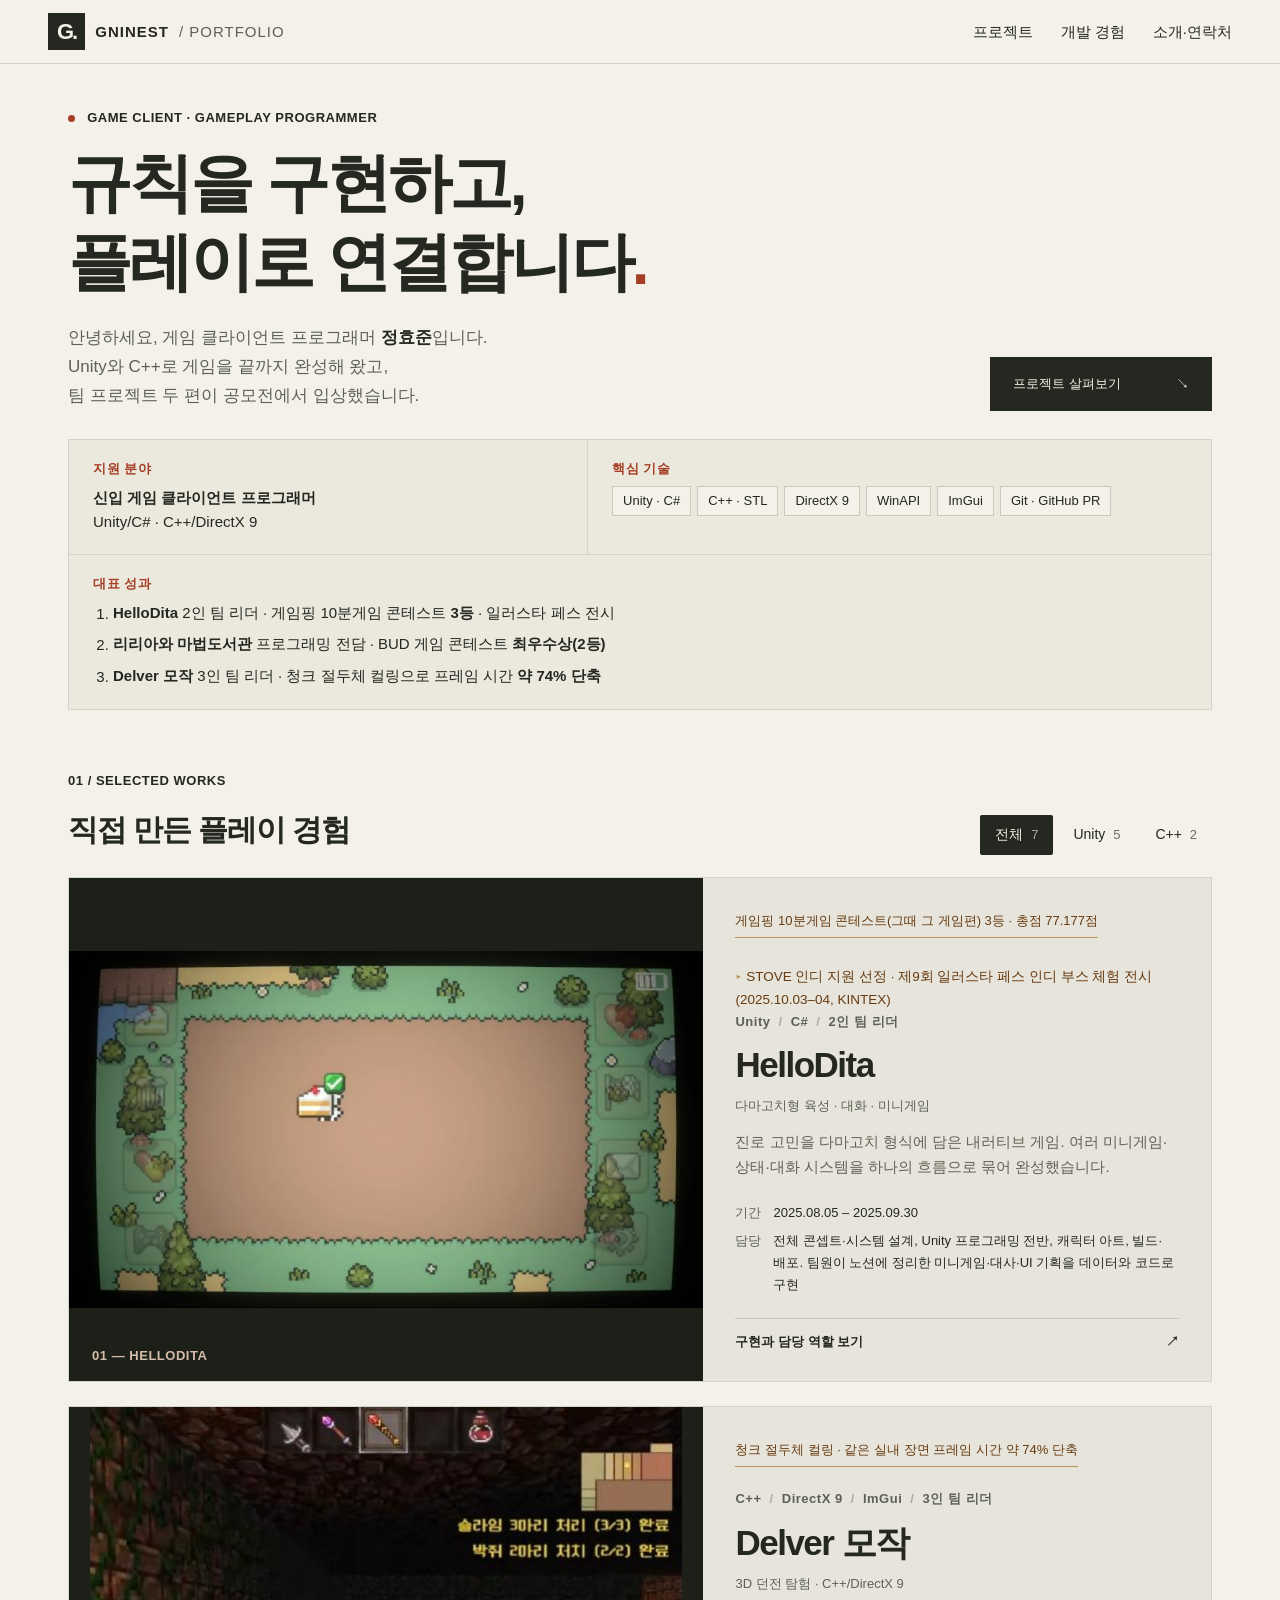
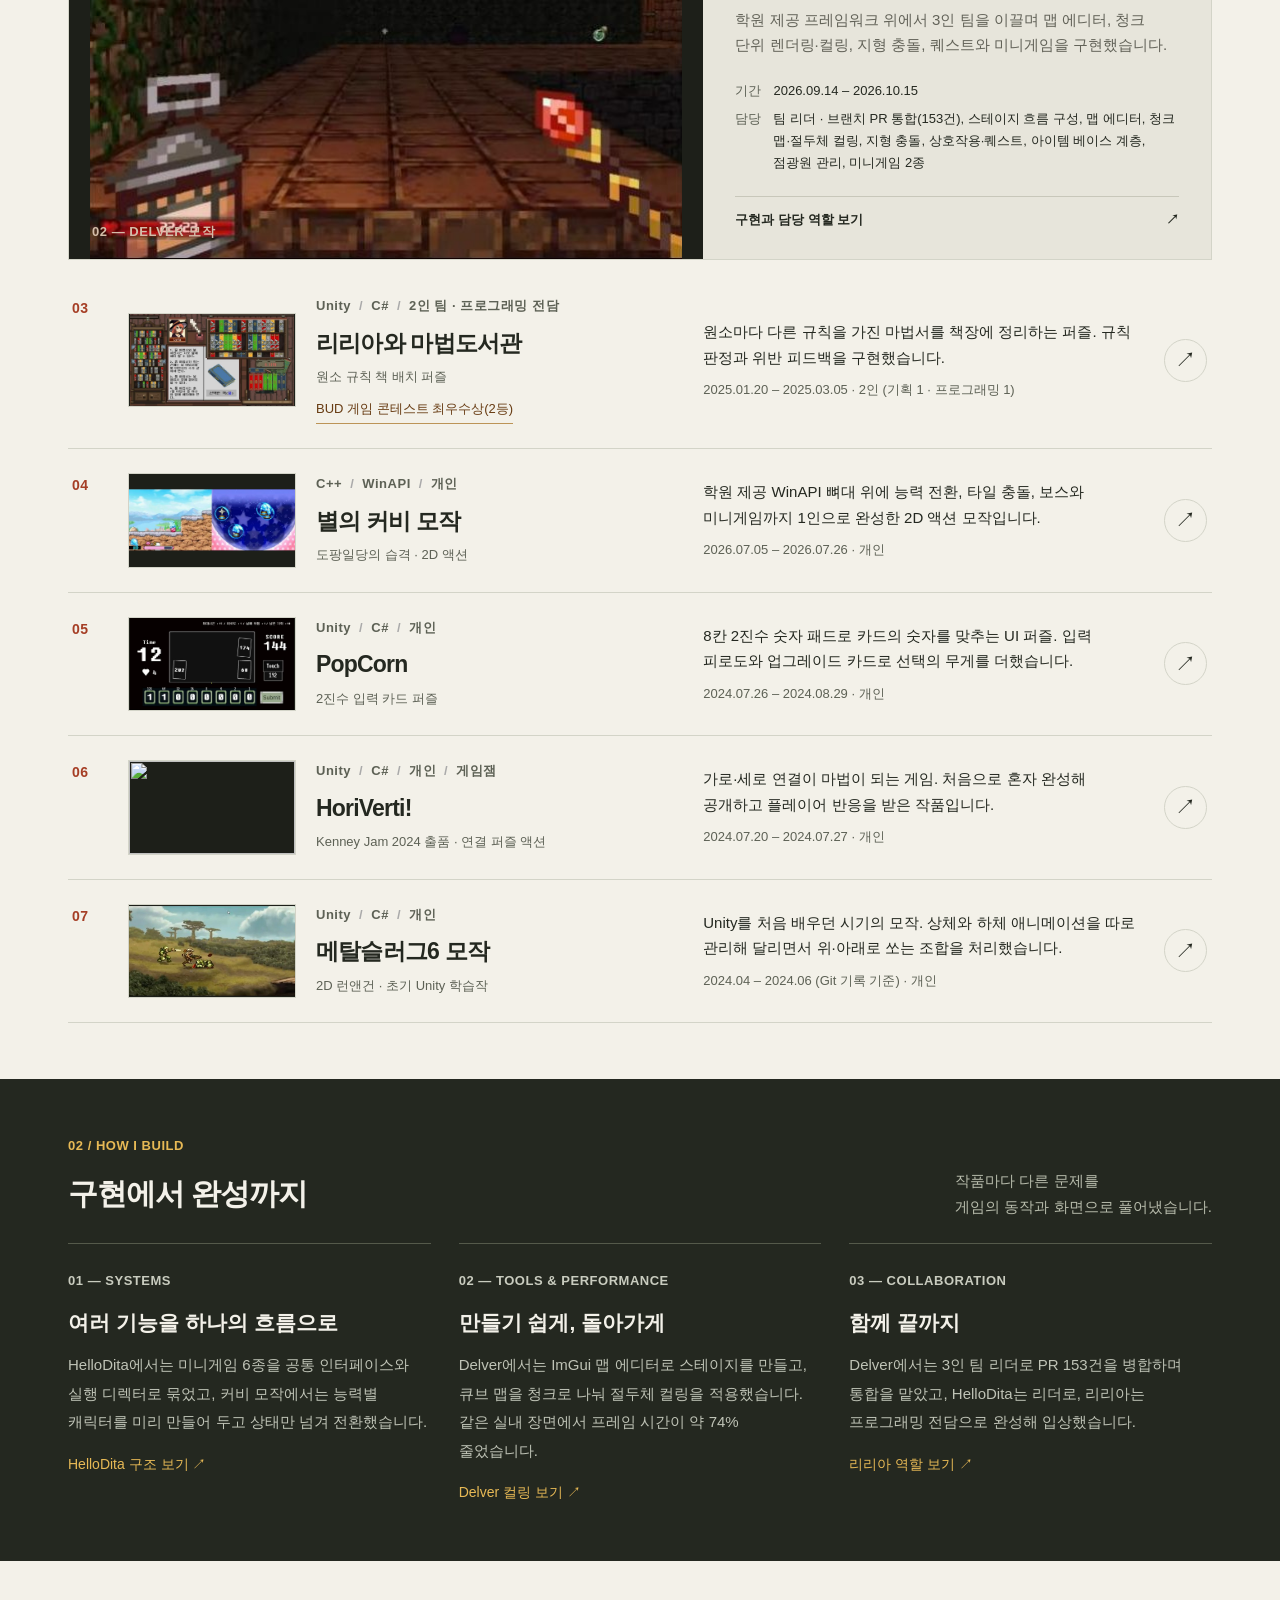
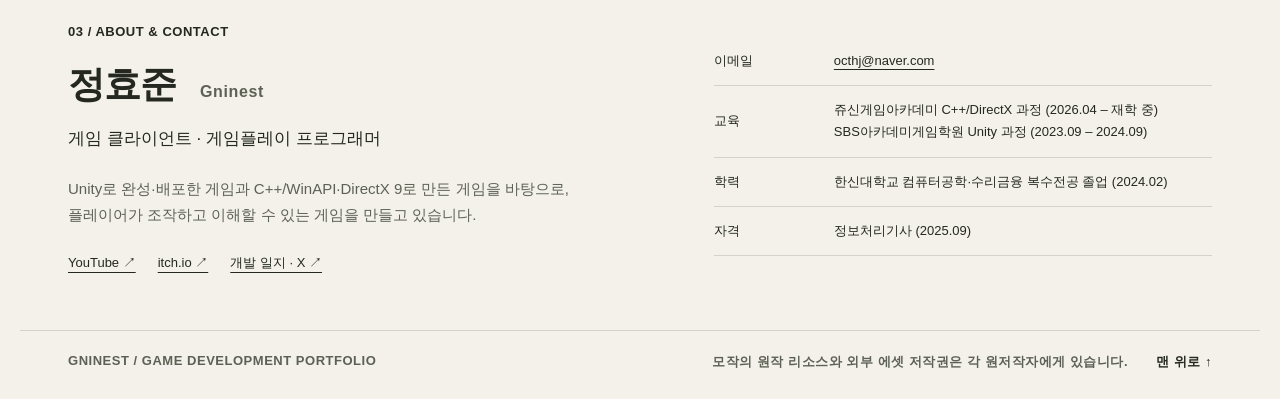
==== commit f0302cae: "전시회 사진 추가" ====
--- a/index.html
+++ b/index.html
@@ -18,6 +18,7 @@
 <!-- 본문 폰트: Pretendard(OFL, 웹 사용 가능) -->
 <link rel="stylesheet" href="https://cdn.jsdelivr.net/gh/orioncactus/pretendard@v1.3.9/dist/web/variable/pretendardvariable-dynamic-subset.min.css">
 <link rel="stylesheet" href="style.css">
+<link rel="stylesheet" href="codeview.css">
 </head>
 <body>
 <a class="skip" href="#main">본문으로 바로가기</a>
@@ -49,7 +50,7 @@
       <div class="glance-item glance-wide">
         <span class="glance-label">대표 성과</span>
         <ol class="highlights">
-          <li><button data-project="hellodita"><b>HelloDita</b> 2인 팀 리더 · 게임핑 10분게임 콘테스트 <b>3등</b></button></li>
+          <li><button data-project="hellodita"><b>HelloDita</b> 2인 팀 리더 · 게임핑 10분게임 콘테스트 <b>3등</b> · 일러스타 페스 전시</button></li>
           <li><button data-project="lyria"><b>리리아와 마법도서관</b> 프로그래밍 전담 · BUD 게임 콘테스트 <b>최우수상(2등)</b></button></li>
           <li><button data-project="delver"><b>Delver 모작</b> 3인 팀 리더 · 청크 절두체 컬링으로 프레임 시간 <b>약 74% 단축</b></button></li>
         </ol>
@@ -118,6 +119,9 @@
     <div id="detail-content"></div>
   </div>
 </dialog>
+<script src="codeview.js"></script>
+<script src="excerpts.js"></script>
+<script src="data.js"></script>
 <script src="portfolio.js"></script>
 </body>
 </html>
--- a/style.css
+++ b/style.css
@@ -170,3 +170,43 @@
   .featured{grid-template-columns:1fr}
   .feature-visual{aspect-ratio:16/9}
 }
+
+/* ---------- 코드 발췌 블록 ---------- */
+.excerpt-note{font-size:15px}
+.code-block{margin-top:12px;border:1px solid var(--line);background:#1d1f19;color:#e8e6dc}
+.code-block summary{cursor:pointer;display:flex;justify-content:space-between;gap:12px;align-items:baseline;padding:10px 14px;background:#2b2f26;color:var(--paper);font-size:14px;font-weight:600;list-style:none}
+.code-block summary::-webkit-details-marker{display:none}
+.code-block summary span::before{content:"▸ ";color:var(--yellow)}
+.code-block[open] summary span::before{content:"▾ "}
+.code-block summary small{font-weight:400;color:#b7bbab;font-size:12.5px;font-family:Consolas,"D2Coding",monospace}
+/* 코드 창(codeview.css) 안쪽 배치 */
+.code-block{background:transparent;color:inherit;border:1px solid var(--line)}
+.code-block .cv{font-size:13px}
+.code-block .cv-win{border:0}
+.code-block .cv-body{max-height:560px;overflow:auto}
+.code-block .cv-notes{padding:10px 14px 12px;margin:0;font-size:14px;background:var(--paper)}
+@media(max-width:800px){.code-block .cv{font-size:11.5px}.code-block .cv-path{display:none}}
+.code-block .cv-cap{display:none}
+.code-block .cv-notes li{margin:0;padding:0}
+
+/* ---------- 좁은 화면(모바일) 보완 ---------- */
+/* 긴 파일 경로·코드 이름이 상세 창을 옆으로 밀어내지 않게 */
+.dialog-shell{overflow-x:hidden}
+#detail-content,#detail-content *{min-width:0}
+#detail-content p,#detail-content li,#detail-content dd{overflow-wrap:anywhere}
+.code-list li{overflow-wrap:anywhere}
+.code-block summary span{min-width:0}
+.code-block summary small{overflow-wrap:anywhere;text-align:right}
+@media(max-width:800px){
+  dialog#project-dialog{width:100vw;max-width:100vw;max-height:100dvh;height:100dvh;margin:0;border:0}
+  .dialog-shell{padding:14px 16px 28px}
+  .dialog-top{position:sticky;top:0;z-index:2;background:var(--paper);margin:-14px -16px 18px;padding:10px 16px;border-bottom:1px solid var(--line)}
+  .dialog-actions{justify-content:flex-start}
+  .dialog-actions button{padding:6px 10px}
+  .code-block summary{flex-direction:column;align-items:flex-start;gap:2px}
+  .code-block summary small{text-align:left}
+  .code-list li{font-size:12.5px}
+}
+/* 수상 아래 활동(전시) 줄 */
+.activity{display:block;font-size:13.5px;color:#673b12;margin-top:6px}
+.activity::before{content:"▸ ";color:#bc9457}
--- a/codeview.css
+++ b/codeview.css
@@ -0,0 +1,28 @@
+/* 코드 발췌 — Visual Studio 2022 다크 테마 색상 (codeview.js가 그리는 구조). 글자 크기는 .cv의 font-size 하나로 조절합니다. */
+.cv{margin:0;font-size:13px}
+.cv-cap{font-family:inherit;font-size:.95em;font-weight:700;margin:0 0 .45em;color:inherit}
+.cv-win{background:#1e1e1e;color:#dcdcdc;border:1px solid #3f3f46;font-family:Consolas,"Cascadia Mono","D2Coding","Malgun Gothic",monospace;line-height:1.38}
+.cv-tabs{display:flex;align-items:stretch;justify-content:space-between;gap:1em;background:#2d2d30;font-family:"Segoe UI","Pretendard Variable",Pretendard,"Malgun Gothic",sans-serif;font-size:.86em}
+.cv-tab{display:flex;align-items:center;gap:.5em;background:#1e1e1e;color:#fff;padding:.35em .9em .35em .7em;border-top:2px solid #3e8ed0;white-space:nowrap}
+.cv-ico{font-size:.72em;font-weight:700;padding:.05em .3em;border-radius:2px;color:#fff;line-height:1.3}
+.cv-ico.cs{background:#68217a}
+.cv-ico.cpp{background:#00599c}
+.cv-path{color:#8a8a8a;align-self:center;padding-right:.8em;white-space:nowrap;overflow:hidden;text-overflow:ellipsis;font-family:Consolas,monospace;font-size:.92em}
+.cv-nav{display:flex;gap:.4em;padding:.25em .5em;background:#252526;border-bottom:1px solid #3f3f46;font-family:"Segoe UI","Pretendard Variable",Pretendard,"Malgun Gothic",sans-serif;font-size:.8em;color:#cfcfcf}
+.cv-nav span{border:1px solid #434346;background:#333337;padding:.05em 1.6em .05em .5em;position:relative;white-space:nowrap;overflow:hidden;text-overflow:ellipsis;min-width:0}
+.cv-nav span::after{content:"▾";position:absolute;right:.45em;color:#9a9a9a}
+.cv-body{padding:.45em 0 .55em}
+.cv-row{display:flex;align-items:flex-start}
+.cv-n{flex:0 0 3.6em;text-align:right;padding-right:1.2em;color:#2b91af;user-select:none;white-space:nowrap}
+.cv-foldrow .cv-n{color:#6d6d6d}
+.cv-foldtxt{color:#8f8f8f}
+.cv-c{flex:1;min-width:0;white-space:pre-wrap;overflow-wrap:anywhere;tab-size:4;padding-right:.8em}
+.cv-m{text-indent:0}
+.cv-hl{background:rgba(255,255,255,.065);box-shadow:inset 2px 0 #e5a54b}
+.cv-fold{display:inline-block;border:1px solid #6b6b6b;color:#a0a0a0;padding:0 .3em;line-height:1.1;font-size:.9em}
+.cv-m{display:inline-flex;align-items:center;justify-content:center;width:1.45em;height:1.45em;margin-left:.7em;border-radius:50%;background:#e5a54b;color:#1e1e1e;font:700 .75em/1 "Pretendard Variable",Pretendard,"Malgun Gothic",sans-serif;vertical-align:.1em}
+.c-kw{color:#569cd6}.c-ctl{color:#d8a0df}.c-type{color:#4ec9b0}.c-fn{color:#dcdcaa}.c-str{color:#d69d85}.c-num{color:#b5cea8}.c-enum{color:#b8d7a3}
+.c-cmt{color:#57a64a}.c-doc,.c-tag{color:#808080}
+.cv-notes{list-style:none;margin:.7em 0 0;padding:0;display:grid;gap:.35em}
+.cv-notes li{display:flex;gap:.55em;align-items:baseline}
+.cv-notes .cv-m{margin:0;flex:0 0 auto;font-size:.8em;vertical-align:0;position:relative;top:-.05em}
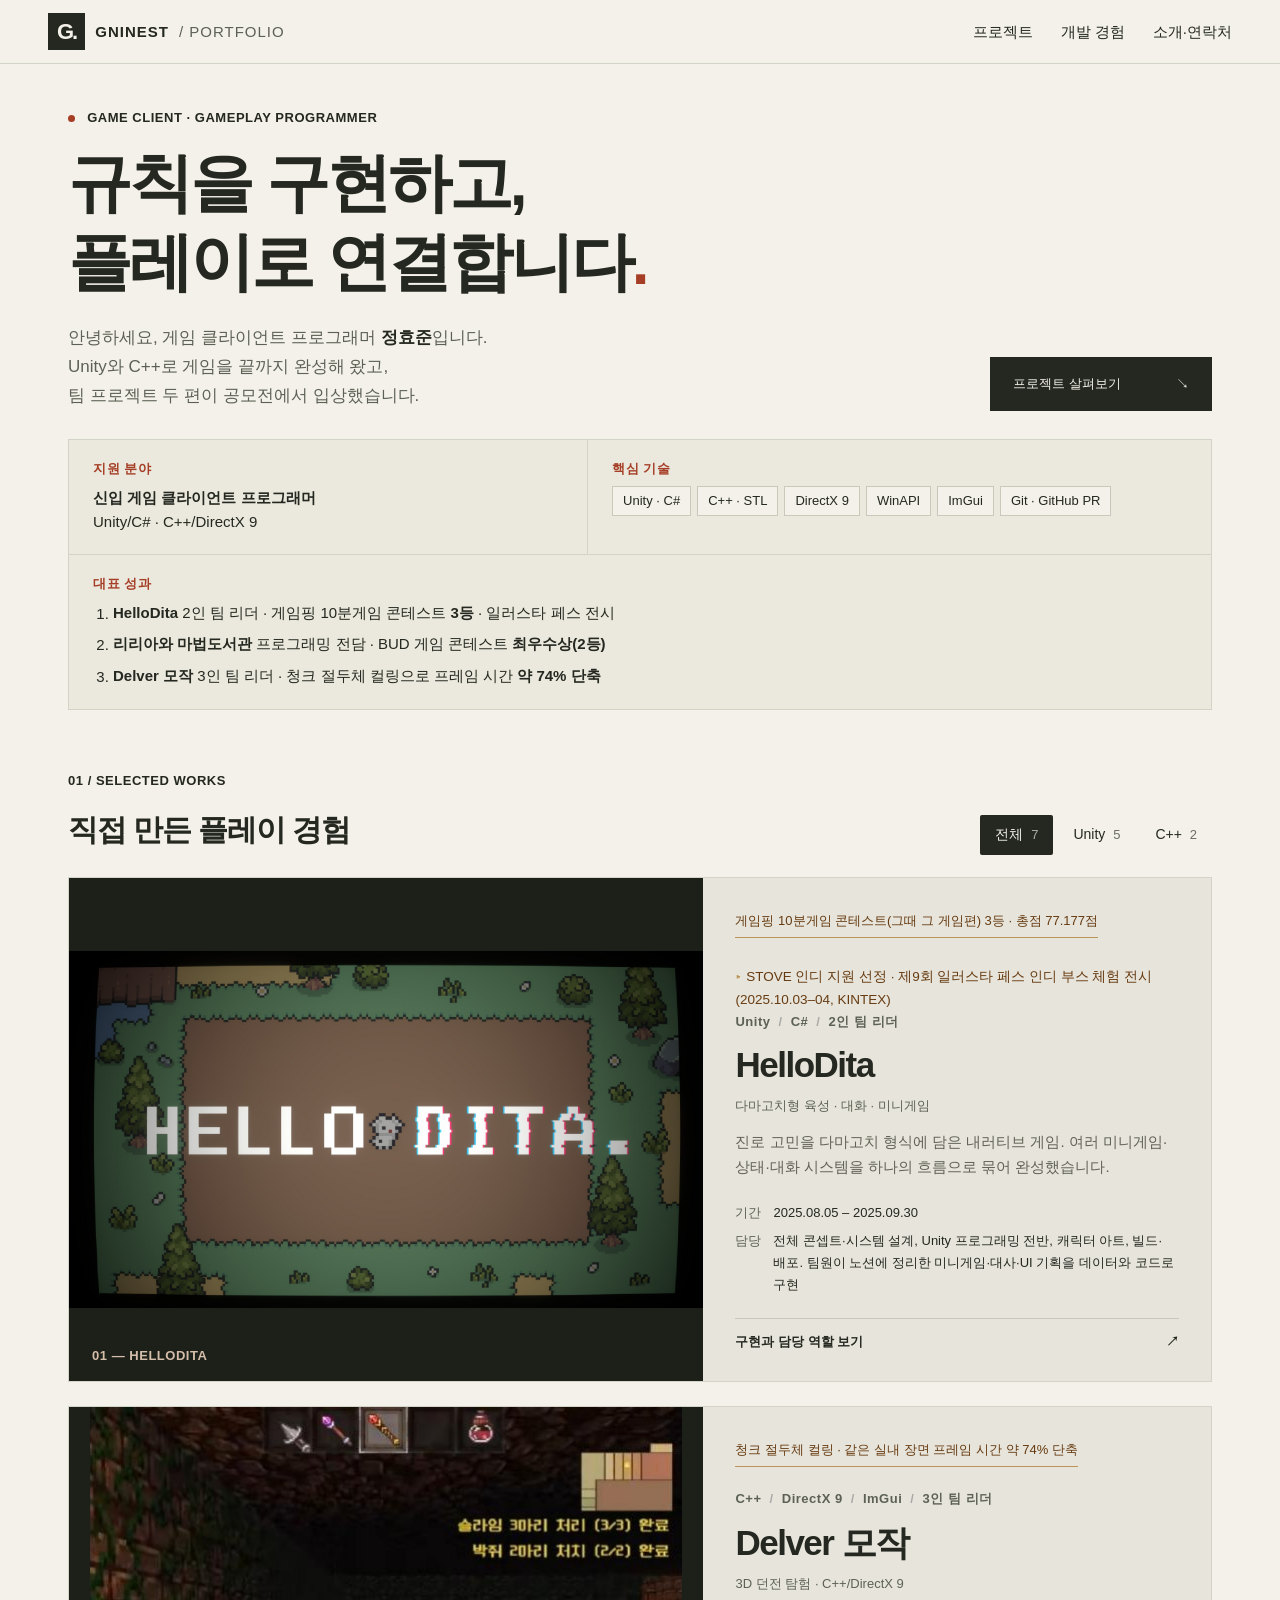
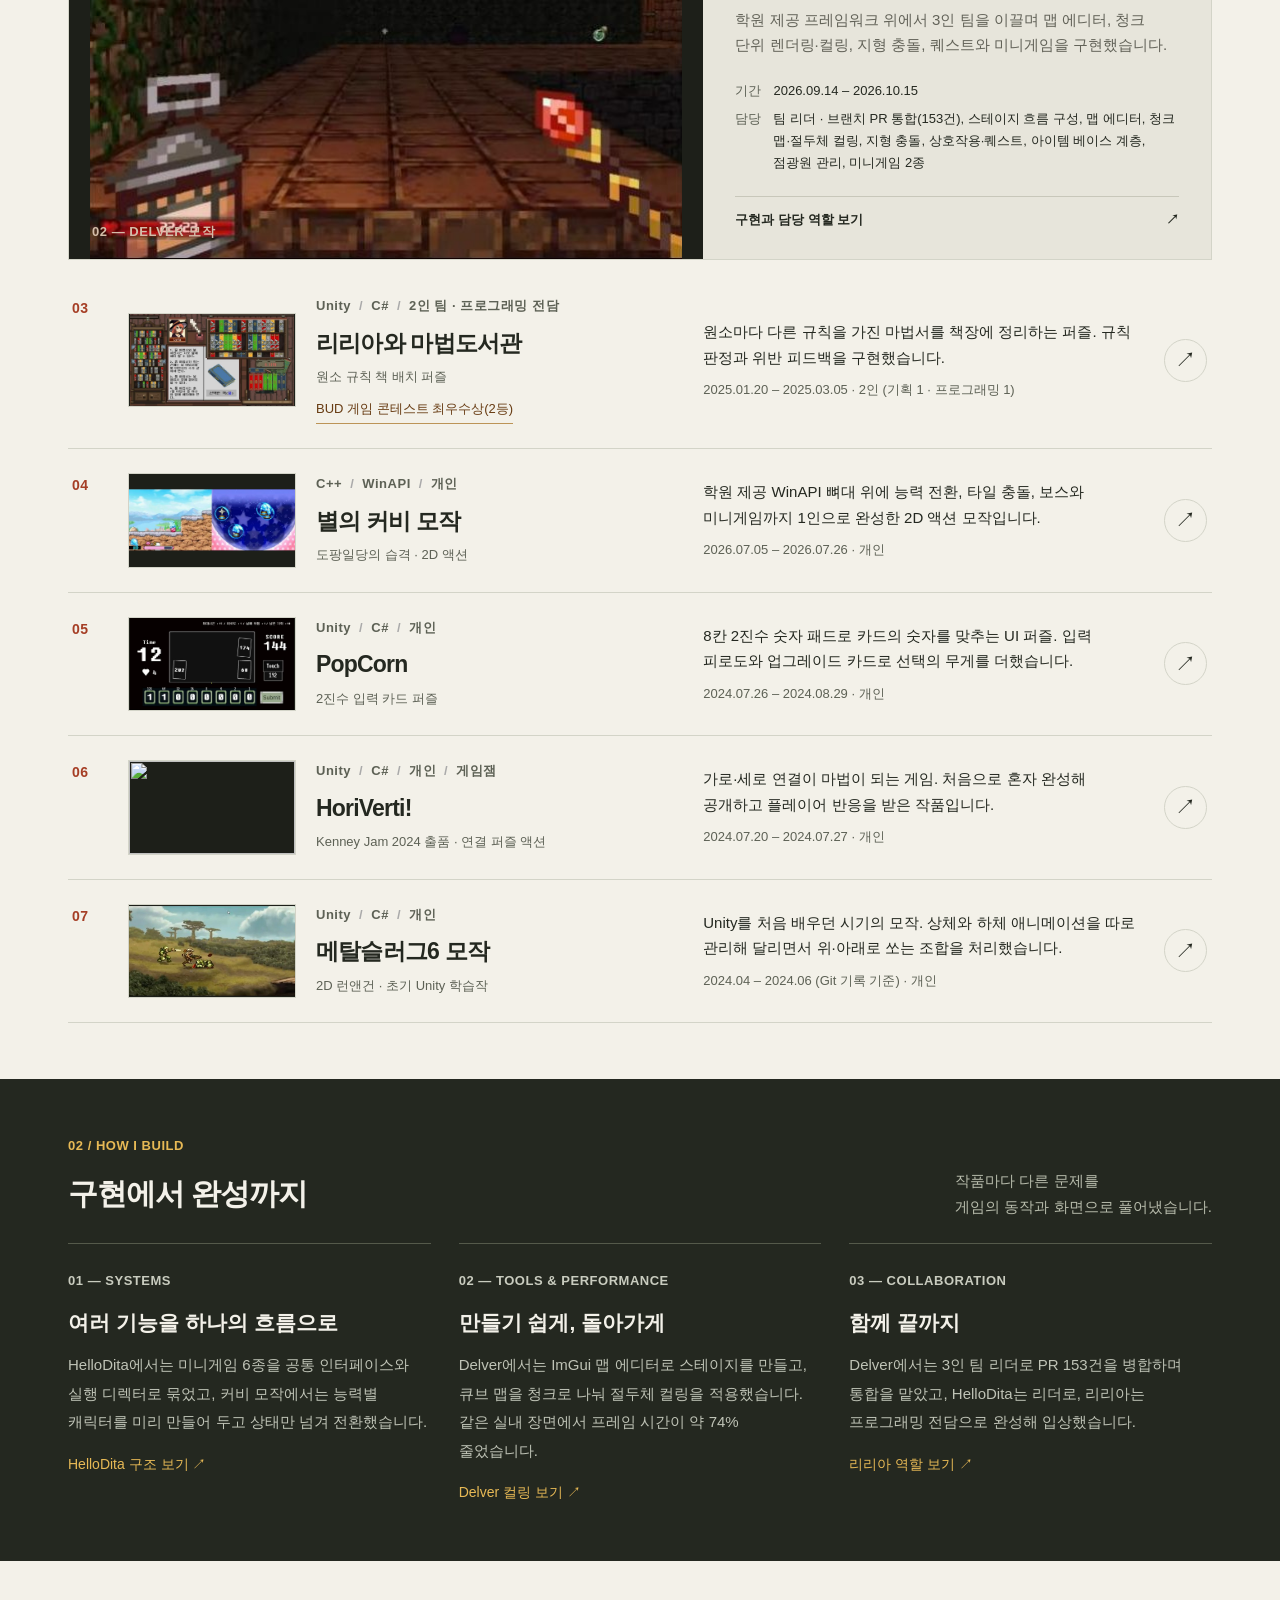
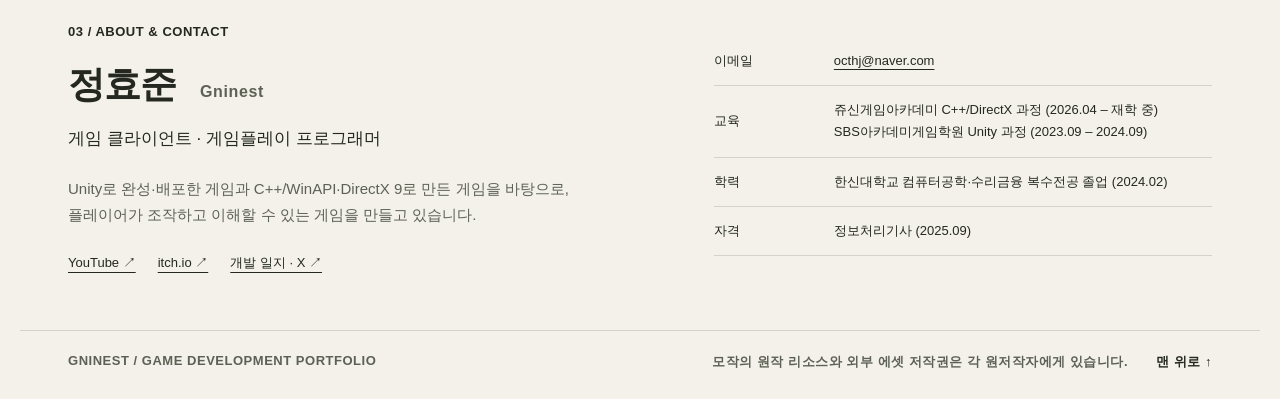
==== commit 36e5cce4: "디자인 수정" ====
--- a/index.html
+++ b/index.html
@@ -19,6 +19,7 @@
 <link rel="stylesheet" href="https://cdn.jsdelivr.net/gh/orioncactus/pretendard@v1.3.9/dist/web/variable/pretendardvariable-dynamic-subset.min.css">
 <link rel="stylesheet" href="style.css">
 <link rel="stylesheet" href="codeview.css">
+<link rel="stylesheet" href="diagrams.css">
 </head>
 <body>
 <a class="skip" href="#main">본문으로 바로가기</a>
@@ -120,6 +121,7 @@
   </div>
 </dialog>
 <script src="codeview.js"></script>
+<script src="diagrams.js"></script>
 <script src="excerpts.js"></script>
 <script src="data.js"></script>
 <script src="portfolio.js"></script>
--- a/style.css
+++ b/style.css
@@ -210,3 +210,21 @@
 /* 수상 아래 활동(전시) 줄 */
 .activity{display:block;font-size:13.5px;color:#673b12;margin-top:6px}
 .activity::before{content:"▸ ";color:#bc9457}
+/* 결과 증빙: 사진 틀 높이를 맞추고(남는 곳은 어두운 배경), 설명 줄이 같은 높이에서 시작 */
+.evidence-grid{align-items:start}
+.evidence-grid img{aspect-ratio:1020/520;height:auto;object-fit:contain;background:#1d1f19;display:block}
+/* 구조 다이어그램 · 플레이 피드백 */
+.diagram{margin:14px 0 0;padding:16px;background:#fffdf7;border:1px solid var(--line)}
+.diagram .dg{max-width:560px;margin:0 auto}
+.diagram .dg[viewBox^="0 0 1000"]{max-width:none}
+.feedback{list-style:none;padding:0;margin:0;display:grid;gap:12px}
+.feedback li{border-left:3px solid var(--line);padding:2px 0 2px 14px}
+.feedback .fb-q{margin:0;color:var(--muted);font-size:14.5px}
+.feedback .fb-a{margin:4px 0 0}
+.fb-state{display:inline-block;font-size:12px;font-weight:700;padding:1px 7px;margin-right:8px;border:1px solid #bc9457;color:#673b12;vertical-align:1px}
+.fb-state.done{background:#e6efe4;border-color:#8fb08a;color:#2f6b3a}
+/* 개발 방식 목록 · 좁은 화면에서 넓은 다이어그램은 가로 스크롤 */
+.method-list{margin:8px 0 0;padding-left:18px;display:grid;gap:6px}
+.method-list code,.detail-block p code{font:13.5px Consolas,"D2Coding",monospace;background:#ebe8dd;padding:0 4px}
+.diagram{overflow-x:auto}
+@media(max-width:800px){.diagram .dg[viewBox^="0 0 1000"]{width:900px;max-width:none}.diagram .dg[viewBox^="0 0 520"]{width:560px;max-width:none}}
--- a/diagrams.css
+++ b/diagrams.css
@@ -0,0 +1,29 @@
+/* 구조 다이어그램(diagrams.js) 스타일 — 사이트와 PDF 공용 */
+.dg { display: block; width: 100%; height: auto; font-family: "Pretendard Variable", Pretendard, "Malgun Gothic", sans-serif; }
+.dg .b { fill: #fffdf7; stroke: #b9b8aa; stroke-width: 1; }
+.dg .b.soft { fill: #ebe8dd; stroke: #d3d4c8; }
+.dg .b.dim { fill: #ebe8dd; stroke: #d3d4c8; }
+.dg .b.accent { fill: #a53e25; stroke: #a53e25; }
+.dg .b.warn { fill: #f7e7e1; stroke: #c98b77; }
+.dg .b.ok { fill: #e6efe4; stroke: #8fb08a; }
+.dg .b.strong { stroke: #22261e; stroke-width: 1.4; }
+.dg .f { fill: none; stroke: #b9b8aa; stroke-width: 1; stroke-dasharray: 0; }
+.dg .f.end { stroke-dasharray: 4 3; }
+.dg text { fill: #22261e; font-size: 11px; }
+.dg .t { font-size: 11.5px; }
+.dg .strong { font-weight: 700; }
+.dg .sm { font-size: 9.6px; fill: #5d6155; }
+.dg .mono { font-family: Consolas, "D2Coding", monospace; font-size: 10.6px; }
+.dg .accent, .dg text.accent { fill: #fff; }
+.dg .b.dim + text { fill: #5d6155; }
+.dg .warn text, .dg text.warn { fill: #8a2f19; }
+.dg .fl { font-size: 9.6px; fill: #5d6155; letter-spacing: .02em; }
+.dg .lane { font-size: 12px; font-weight: 700; }
+.dg .al { font-size: 9.6px; fill: #5d6155; }
+.dg .a { fill: none; stroke: #5d6155; stroke-width: 1.2; }
+.dg .a.dash { stroke-dasharray: 3 3; }
+.dg .a.time { stroke: #b9b8aa; }
+.dg .ah { fill: #5d6155; }
+.dg .el.fire { fill: #c8452c; } .dg .el.water { fill: #3d6fb6; } .dg .el.grass { fill: #4c9a46; } .dg .el.earth { fill: #a0742e; }
+.dg text.dim { fill: #5d6155; }
+.dg .kcode { font-weight: 650; font-size: 10.6px; }
